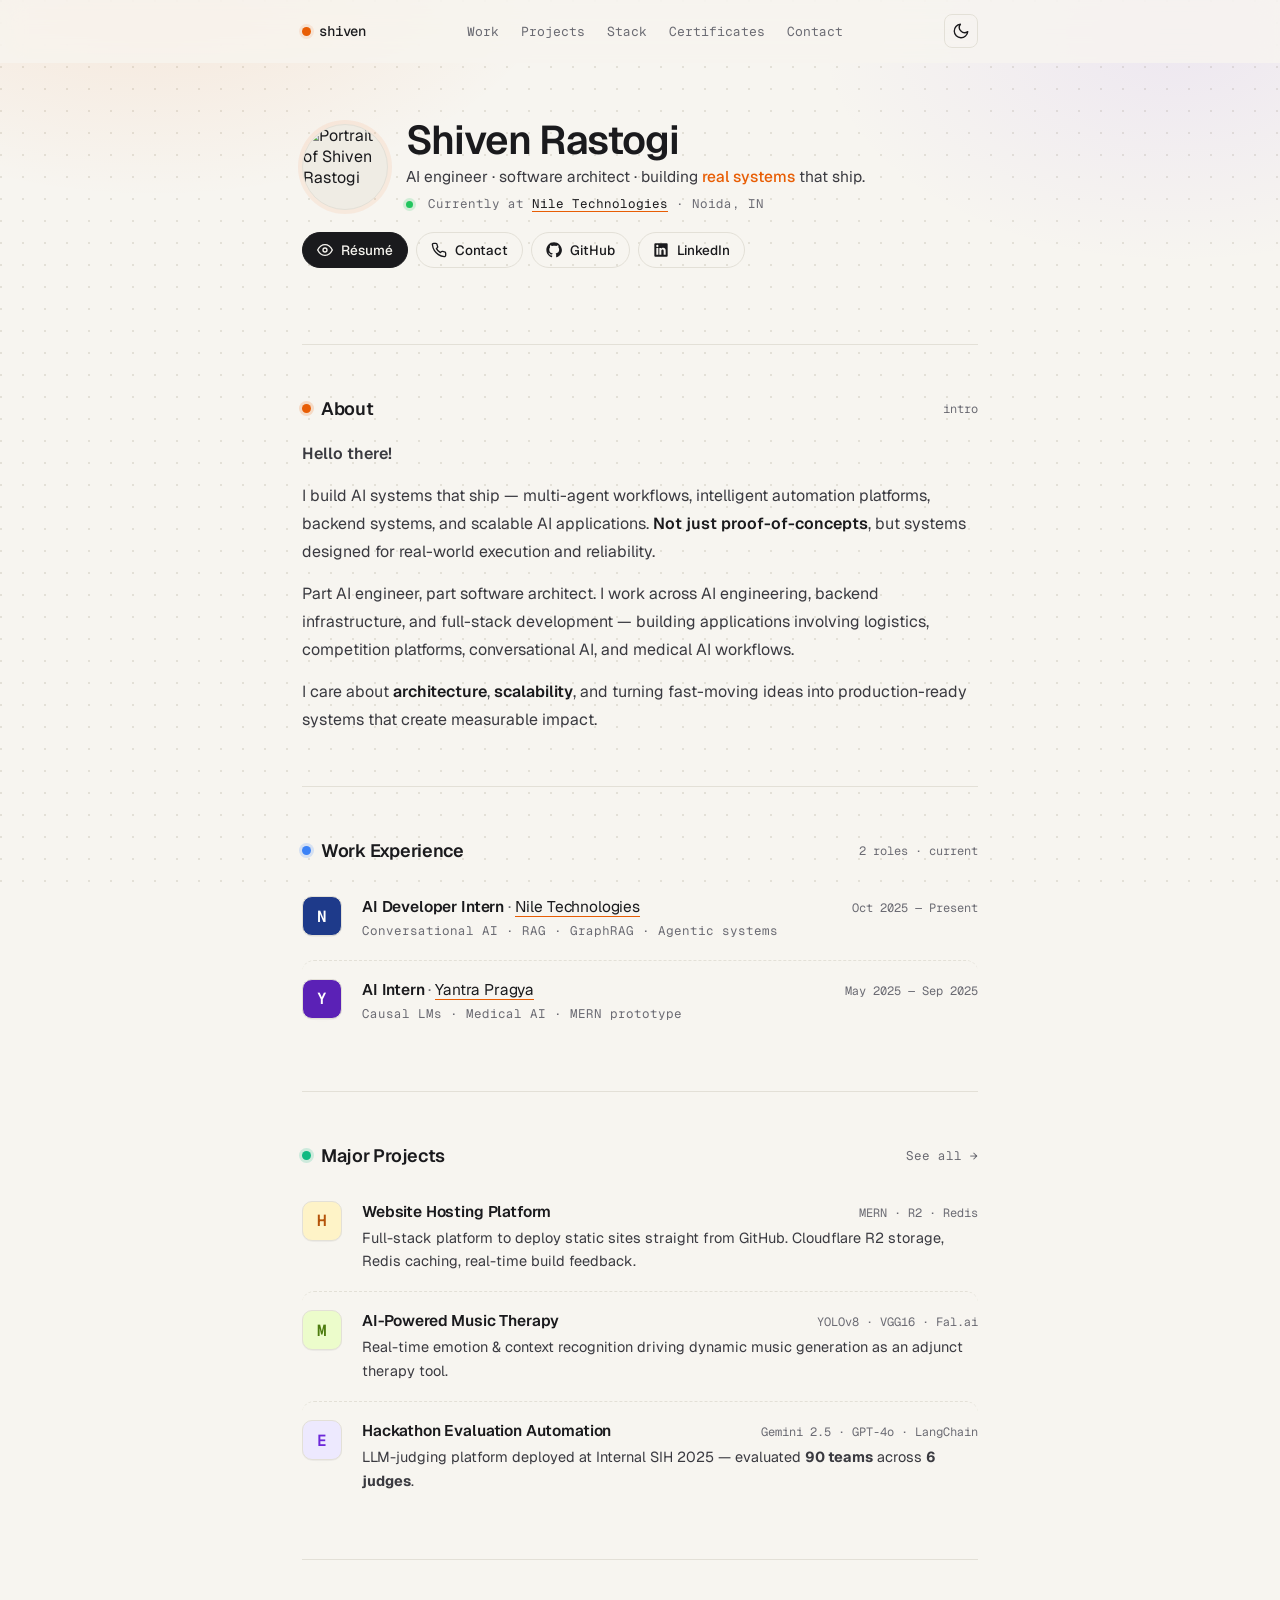
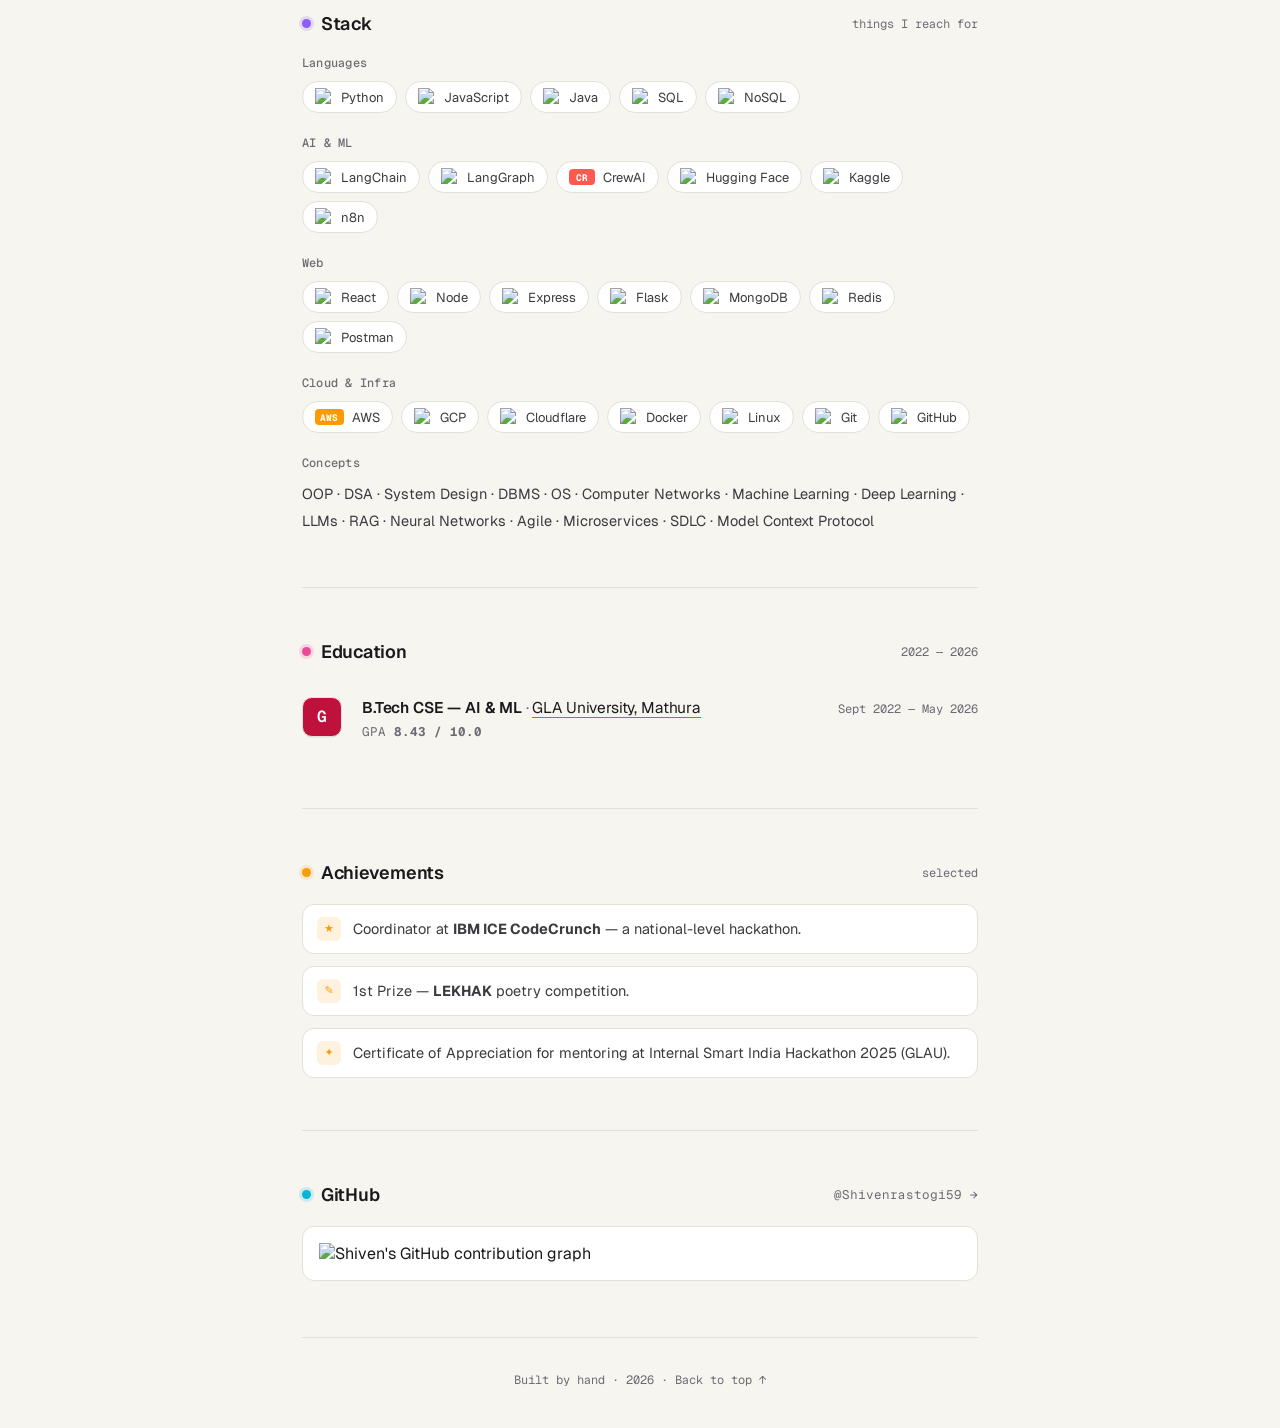
==== index.html @ 36516e18 "Base Portfolio Created" ====
<!doctype html>
<html lang="en">
<head>
  <meta charset="utf-8" />
  <meta name="viewport" content="width=device-width, initial-scale=1" />
  <title>Shiven Rastogi</title>
  <meta name="description" content="Shiven Rastogi — AI engineer and software architect building multi-agent workflows, RAG systems, and production-grade AI applications." />
  <meta name="author" content="Shiven Rastogi" />
  <meta name="theme-color" content="#0c0c0e" />

  <meta property="og:title" content="Shiven Rastogi" />
  <meta property="og:description" content="AI engineer and software architect building production-grade AI systems." />
  <meta property="og:type" content="website" />
  <meta property="og:image" content="https://github.com/Shivenrastogi59.png" />

  <link rel="icon" href="data:image/svg+xml,%3Csvg xmlns='http://www.w3.org/2000/svg' viewBox='0 0 64 64'%3E%3Crect width='64' height='64' rx='14' fill='%23e85d04'/%3E%3Ctext x='32' y='43' text-anchor='middle' font-family='-apple-system,Segoe UI,sans-serif' font-size='36' font-weight='700' fill='white'%3ES%3C/text%3E%3C/svg%3E" />

  <style>
    html { background-color: #f7f5f0; color-scheme: light; }
    html[data-theme="dark"] { background-color: #0c0c0e; color-scheme: dark; }
    body { visibility: hidden; }
    html.ready body { visibility: visible; }
  </style>
  <script>
    (function () {
      try {
        var saved = localStorage.getItem('shiven.theme');
        var sys = window.matchMedia('(prefers-color-scheme: dark)').matches;
        document.documentElement.setAttribute('data-theme', saved || (sys ? 'dark' : 'light'));
      } catch (e) {}
    })();
  </script>

  <link rel="preconnect" href="https://fonts.googleapis.com" />
  <link rel="preconnect" href="https://fonts.gstatic.com" crossorigin />
  <link href="https://fonts.googleapis.com/css2?family=Geist:wght@400;500;600;700&family=Geist+Mono:wght@400;500&display=swap" rel="stylesheet" />

  <link rel="stylesheet" href="styles.css" />
</head>
<body data-page="home">
  <a class="skip-link" href="#main">Skip to content</a>

  <header class="topbar">
    <div class="wrap topbar-inner">
      <a class="brand" href="index.html" aria-label="Home">
        <span class="brand-dot" aria-hidden="true"></span>
        <span>shiven</span>
      </a>
      <nav id="topnav" class="topnav" aria-label="Primary">
        <a href="#work" data-nav="work">Work</a>
        <a href="projects.html" data-nav="projects">Projects</a>
        <a href="#stack" data-nav="stack">Stack</a>
        <a href="certifications.html" data-nav="certifications">Certificates</a>
        <a href="contact.html" data-nav="contact">Contact</a>
      </nav>
      <div class="topbar-end">
        <button id="navToggle" class="nav-toggle" aria-label="Toggle menu" aria-expanded="false" aria-controls="topnav" title="Menu">
          <svg class="icon-burger" viewBox="0 0 24 24" width="18" height="18" fill="none" stroke="currentColor" stroke-width="1.8" stroke-linecap="round" stroke-linejoin="round" aria-hidden="true"><line x1="3" y1="6" x2="21" y2="6"/><line x1="3" y1="12" x2="21" y2="12"/><line x1="3" y1="18" x2="21" y2="18"/></svg>
          <svg class="icon-close" viewBox="0 0 24 24" width="18" height="18" fill="none" stroke="currentColor" stroke-width="1.8" stroke-linecap="round" stroke-linejoin="round" aria-hidden="true"><line x1="18" y1="6" x2="6" y2="18"/><line x1="6" y1="6" x2="18" y2="18"/></svg>
        </button>
        <button id="themeToggle" class="theme-toggle" aria-label="Toggle theme" title="Toggle theme">
          <svg class="icon-sun" viewBox="0 0 24 24" width="18" height="18" fill="none" stroke="currentColor" stroke-width="1.8" stroke-linecap="round" stroke-linejoin="round" aria-hidden="true"><circle cx="12" cy="12" r="4"/><path d="M12 2v2M12 20v2M4.93 4.93l1.41 1.41M17.66 17.66l1.41 1.41M2 12h2M20 12h2M4.93 19.07l1.41-1.41M17.66 6.34l1.41-1.41"/></svg>
          <svg class="icon-moon" viewBox="0 0 24 24" width="18" height="18" fill="none" stroke="currentColor" stroke-width="1.8" stroke-linecap="round" stroke-linejoin="round" aria-hidden="true"><path d="M21 12.79A9 9 0 1 1 11.21 3a7 7 0 0 0 9.79 9.79z"/></svg>
        </button>
      </div>
    </div>
  </header>

  <main id="main" class="wrap">
    <span id="top"></span>

    <!-- HERO -->
    <section class="hero">
      <div class="hero-row">
        <img class="avatar" src="https://github.com/Shivenrastogi59.png" alt="Portrait of Shiven Rastogi" width="86" height="86" loading="eager" />
        <div class="hero-meta">
          <h1>Shiven Rastogi</h1>
          <p class="hero-tag">AI engineer · software architect · building <em>real systems</em> that ship.</p>
          <p class="hero-loc">
            <span class="status-live" aria-hidden="true"></span>
            Currently at <a href="#work" class="ilink">Nile Technologies</a> · Noida, IN
          </p>
        </div>
      </div>

      <ul class="hero-actions" role="list">
        <li><a class="btn primary" data-resume href="Resume%26Certificates/Shiven__Resume.pdf">
          <svg viewBox="0 0 24 24" width="16" height="16" fill="none" stroke="currentColor" stroke-width="2" stroke-linecap="round" stroke-linejoin="round" aria-hidden="true"><path d="M1 12s4-8 11-8 11 8 11 8-4 8-11 8-11-8-11-8z"/><circle cx="12" cy="12" r="3"/></svg>
          Résumé
        </a></li>
        <li><a class="btn ghost" href="contact.html">
          <svg viewBox="0 0 24 24" width="16" height="16" fill="none" stroke="currentColor" stroke-width="2" stroke-linecap="round" stroke-linejoin="round" aria-hidden="true"><path d="M22 16.92v3a2 2 0 0 1-2.18 2 19.79 19.79 0 0 1-8.63-3.07 19.5 19.5 0 0 1-6-6 19.79 19.79 0 0 1-3.07-8.67A2 2 0 0 1 4.11 2h3a2 2 0 0 1 2 1.72c.13.96.37 1.9.72 2.81a2 2 0 0 1-.45 2.11L8.09 9.91a16 16 0 0 0 6 6l1.27-1.27a2 2 0 0 1 2.11-.45c.91.35 1.85.59 2.81.72A2 2 0 0 1 22 16.92z"/></svg>
          Contact
        </a></li>
        <li><a class="btn ghost btn-icon" href="https://github.com/Shivenrastogi59" target="_blank" rel="noopener" aria-label="GitHub">
          <svg viewBox="0 0 24 24" width="16" height="16" aria-hidden="true" fill="currentColor"><path d="M12 .5C5.7.5.5 5.7.5 12c0 5.1 3.3 9.4 7.9 10.9.6.1.8-.3.8-.6v-2.2c-3.2.7-3.9-1.4-3.9-1.4-.5-1.3-1.3-1.7-1.3-1.7-1.1-.7.1-.7.1-.7 1.2.1 1.8 1.2 1.8 1.2 1 1.8 2.8 1.3 3.5 1 .1-.8.4-1.3.8-1.6-2.6-.3-5.3-1.3-5.3-5.7 0-1.3.4-2.3 1.2-3.2-.1-.3-.5-1.5.1-3.2 0 0 1-.3 3.2 1.2.9-.3 1.9-.4 2.9-.4s2 .1 2.9.4c2.2-1.5 3.2-1.2 3.2-1.2.6 1.7.2 2.9.1 3.2.7.9 1.2 1.9 1.2 3.2 0 4.4-2.7 5.4-5.3 5.7.4.4.8 1.1.8 2.2v3.3c0 .3.2.7.8.6 4.6-1.5 7.9-5.8 7.9-10.9C23.5 5.7 18.3.5 12 .5z"/></svg>
          <span class="btn-label">GitHub</span>
        </a></li>
        <li><a class="btn ghost btn-icon" href="https://www.linkedin.com/in/shiven-rastogi" target="_blank" rel="noopener" aria-label="LinkedIn">
          <svg viewBox="0 0 24 24" width="16" height="16" aria-hidden="true" fill="currentColor"><path d="M20.5 2h-17A1.5 1.5 0 002 3.5v17A1.5 1.5 0 003.5 22h17a1.5 1.5 0 001.5-1.5v-17A1.5 1.5 0 0020.5 2zM8 19H5V9h3v10zM6.5 7.7a1.7 1.7 0 110-3.4 1.7 1.7 0 010 3.4zM19 19h-3v-5.5c0-1.3-.5-2.2-1.7-2.2-1 0-1.5.7-1.7 1.4-.1.2-.1.6-.1.9V19h-3V9h3v1.4c.4-.6 1.1-1.6 2.9-1.6 2.1 0 3.6 1.4 3.6 4.3V19z"/></svg>
          <span class="btn-label">LinkedIn</span>
        </a></li>
      </ul>
    </section>

    <hr class="rule" />

    <!-- ABOUT -->
    <section id="about" class="section s-about reveal">
      <header class="sect-head">
        <h2>About</h2>
        <span class="sect-meta">intro</span>
      </header>
      <div class="about-body">
        <p class="about-greet">Hello there!</p>
        <p>I build AI systems that ship — multi-agent workflows, intelligent automation platforms, backend systems, and scalable AI applications. <strong>Not just proof-of-concepts</strong>, but systems designed for real-world execution and reliability.</p>
        <p>Part AI engineer, part software architect. I work across AI engineering, backend infrastructure, and full-stack development — building applications involving logistics, competition platforms, conversational AI, and medical AI workflows.</p>
        <p>I care about <strong>architecture</strong>, <strong>scalability</strong>, and turning fast-moving ideas into production-ready systems that create measurable impact.</p>
      </div>
    </section>

    <hr class="rule" />

    <!-- WORK EXPERIENCE -->
    <section id="work" class="section s-work reveal">
      <header class="sect-head">
        <h2>Work Experience</h2>
        <span class="sect-meta">2 roles · current</span>
      </header>

      <article class="entry">
        <span class="mark m-nile" aria-hidden="true"><span class="mark-letter">N</span></span>
        <div class="entry-body">
          <div class="entry-head">
            <h3>AI Developer Intern <span class="at">· <a class="ilink" href="https://niletechnologies.com" target="_blank" rel="noopener">Nile Technologies</a></span></h3>
            <span class="when">Oct 2025 — Present</span>
          </div>
          <p class="role-meta">Conversational AI · RAG · GraphRAG · Agentic systems</p>
        </div>
      </article>

      <article class="entry">
        <span class="mark m-yantra" aria-hidden="true"><span class="mark-letter">Y</span></span>
        <div class="entry-body">
          <div class="entry-head">
            <h3>AI Intern <span class="at">· <a class="ilink" href="https://yantrapragya.com" target="_blank" rel="noopener">Yantra Pragya</a></span></h3>
            <span class="when">May 2025 — Sep 2025</span>
          </div>
          <p class="role-meta">Causal LMs · Medical AI · MERN prototype</p>
        </div>
      </article>
    </section>

    <hr class="rule" />

    <!-- MAJOR PROJECTS -->
    <section id="projects-preview" class="section s-projects reveal">
      <header class="sect-head">
        <h2>Major Projects</h2>
        <a class="see-all" href="projects.html">See all →</a>
      </header>

      <article class="entry">
        <span class="mark m-host" aria-hidden="true"><span class="mark-letter">H</span></span>
        <div class="entry-body">
          <div class="entry-head">
            <h3>Website Hosting Platform</h3>
            <span class="when">MERN · R2 · Redis</span>
          </div>
          <p>Full-stack platform to deploy static sites straight from GitHub. Cloudflare R2 storage, Redis caching, real-time build feedback.</p>
        </div>
      </article>

      <article class="entry">
        <span class="mark m-music" aria-hidden="true"><span class="mark-letter">M</span></span>
        <div class="entry-body">
          <div class="entry-head">
            <h3>AI-Powered Music Therapy</h3>
            <span class="when">YOLOv8 · VGG16 · Fal.ai</span>
          </div>
          <p>Real-time emotion &amp; context recognition driving dynamic music generation as an adjunct therapy tool.</p>
        </div>
      </article>

      <article class="entry">
        <span class="mark m-hack" aria-hidden="true"><span class="mark-letter">E</span></span>
        <div class="entry-body">
          <div class="entry-head">
            <h3>Hackathon Evaluation Automation</h3>
            <span class="when">Gemini 2.5 · GPT-4o · LangChain</span>
          </div>
          <p>LLM-judging platform deployed at Internal SIH 2025 — evaluated <b>90 teams</b> across <b>6 judges</b>.</p>
        </div>
      </article>
    </section>

    <hr class="rule" />

    <!-- STACK -->
    <section id="stack" class="section s-stack reveal">
      <header class="sect-head">
        <h2>Stack</h2>
        <span class="sect-meta">things I reach for</span>
      </header>

      <div class="stack-group">
        <h4 class="stack-title">Languages</h4>
        <ul class="logos" role="list">
          <li><img src="https://cdn.simpleicons.org/python/3776AB" alt="Python" width="18" height="18"/><span>Python</span></li>
          <li><img src="https://cdn.simpleicons.org/javascript/F7DF1E" alt="JavaScript" width="18" height="18"/><span>JavaScript</span></li>
          <li><img src="https://cdn.simpleicons.org/openjdk/ED8B00" alt="Java" width="18" height="18"/><span>Java</span></li>
          <li><img src="https://cdn.simpleicons.org/mysql/4479A1" alt="SQL" width="18" height="18"/><span>SQL</span></li>
          <li><img src="https://cdn.simpleicons.org/mongodb/47A248" alt="NoSQL" width="18" height="18"/><span>NoSQL</span></li>
        </ul>
      </div>

      <div class="stack-group">
        <h4 class="stack-title">AI &amp; ML</h4>
        <ul class="logos" role="list">
          <li><img src="https://cdn.simpleicons.org/langchain/1C3C3C" alt="LangChain" width="18" height="18"/><span>LangChain</span></li>
          <li><img src="https://cdn.simpleicons.org/langgraph/1E1E1E" alt="LangGraph" width="18" height="18" onerror="this.onerror=null;this.src='https://cdn.simpleicons.org/langchain/1C3C3C'"/><span>LangGraph</span></li>
          <li><img src="https://cdn.simpleicons.org/crewai/FF5A50" alt="CrewAI" width="18" height="18" onerror="this.onerror=null;this.replaceWith(Object.assign(document.createElement('span'),{className:'text-logo',style:'background:#FF5A50;color:#fff',textContent:'CR'}))"/><span>CrewAI</span></li>
          <li><img src="https://cdn.simpleicons.org/huggingface/FFD21E" alt="HF" width="18" height="18"/><span>Hugging Face</span></li>
          <li><img src="https://cdn.simpleicons.org/kaggle/20BEFF" alt="Kaggle" width="18" height="18"/><span>Kaggle</span></li>
          <li><img src="https://cdn.simpleicons.org/n8n/EA4B71" alt="n8n" width="18" height="18"/><span>n8n</span></li>
        </ul>
      </div>

      <div class="stack-group">
        <h4 class="stack-title">Web</h4>
        <ul class="logos" role="list">
          <li><img src="https://cdn.simpleicons.org/react/61DAFB" alt="React" width="18" height="18"/><span>React</span></li>
          <li><img src="https://cdn.simpleicons.org/nodedotjs/5FA04E" alt="Node.js" width="18" height="18"/><span>Node</span></li>
          <li><img src="https://cdn.simpleicons.org/express/000000" alt="Express" width="18" height="18"/><span>Express</span></li>
          <li><img src="https://cdn.simpleicons.org/flask/000000" alt="Flask" width="18" height="18"/><span>Flask</span></li>
          <li><img src="https://cdn.simpleicons.org/mongodb/47A248" alt="MongoDB" width="18" height="18"/><span>MongoDB</span></li>
          <li><img src="https://cdn.simpleicons.org/redis/FF4438" alt="Redis" width="18" height="18"/><span>Redis</span></li>
          <li><img src="https://cdn.simpleicons.org/postman/FF6C37" alt="Postman" width="18" height="18"/><span>Postman</span></li>
        </ul>
      </div>

      <div class="stack-group">
        <h4 class="stack-title">Cloud &amp; Infra</h4>
        <ul class="logos" role="list">
          <li><img src="https://cdn.jsdelivr.net/gh/devicons/devicon/icons/amazonwebservices/amazonwebservices-original.svg" alt="AWS" width="22" height="22" onerror="this.onerror=null;this.replaceWith(Object.assign(document.createElement('span'),{className:'text-logo',style:'background:#FF9900;color:#fff',textContent:'AWS'}))"/><span>AWS</span></li>
          <li><img src="https://cdn.simpleicons.org/googlecloud/4285F4" alt="GCP" width="18" height="18"/><span>GCP</span></li>
          <li><img src="https://cdn.simpleicons.org/cloudflare/F38020" alt="Cloudflare" width="18" height="18"/><span>Cloudflare</span></li>
          <li><img src="https://cdn.simpleicons.org/docker/2496ED" alt="Docker" width="18" height="18"/><span>Docker</span></li>
          <li><img src="https://cdn.simpleicons.org/linux/FCC624" alt="Linux" width="18" height="18"/><span>Linux</span></li>
          <li><img src="https://cdn.simpleicons.org/git/F05032" alt="Git" width="18" height="18"/><span>Git</span></li>
          <li><img src="https://cdn.simpleicons.org/github/181717" alt="GitHub" width="18" height="18"/><span>GitHub</span></li>
        </ul>
      </div>

      <div class="stack-group">
        <h4 class="stack-title">Concepts</h4>
        <p class="concepts">
          OOP · DSA · System Design · DBMS · OS · Computer Networks · Machine Learning · Deep Learning · LLMs · RAG · Neural Networks · Agile · Microservices · SDLC · Model Context Protocol
        </p>
      </div>
    </section>

    <hr class="rule" />

    <!-- EDUCATION -->
    <section id="education" class="section s-edu reveal">
      <header class="sect-head">
        <h2>Education</h2>
        <span class="sect-meta">2022 — 2026</span>
      </header>

      <article class="entry">
        <span class="mark m-gla" aria-hidden="true"><span class="mark-letter">G</span></span>
        <div class="entry-body">
          <div class="entry-head">
            <h3>B.Tech CSE — AI &amp; ML <span class="at">· <a class="ilink" href="https://www.gla.ac.in" target="_blank" rel="noopener">GLA University, Mathura</a></span></h3>
            <span class="when">Sept 2022 — May 2026</span>
          </div>
          <p class="role-meta">GPA <b>8.43 / 10.0</b></p>
        </div>
      </article>
    </section>

    <hr class="rule" />

    <!-- ACHIEVEMENTS -->
    <section id="achievements" class="section s-achv reveal">
      <header class="sect-head">
        <h2>Achievements</h2>
        <span class="sect-meta">selected</span>
      </header>

      <ul class="achv" role="list">
        <li>
          <span class="bullet" aria-hidden="true">★</span>
          <div>Coordinator at <strong>IBM ICE CodeCrunch</strong> — a national-level hackathon.</div>
        </li>
        <li>
          <span class="bullet" aria-hidden="true">✎</span>
          <div>1st Prize — <strong>LEKHAK</strong> poetry competition.</div>
        </li>
        <li>
          <span class="bullet" aria-hidden="true">✦</span>
          <div>Certificate of Appreciation for mentoring at Internal Smart India Hackathon 2025 (GLAU).</div>
        </li>
      </ul>
    </section>

    <hr class="rule" />

    <!-- GITHUB -->
    <section id="github" class="section s-gh reveal">
      <header class="sect-head">
        <h2>GitHub</h2>
        <a class="see-all" href="https://github.com/Shivenrastogi59" target="_blank" rel="noopener">@Shivenrastogi59 →</a>
      </header>

      <a class="gh-chart" href="https://github.com/Shivenrastogi59" target="_blank" rel="noopener" aria-label="GitHub profile">
        <img src="https://ghchart.rshah.org/e85d04/Shivenrastogi59" alt="Shiven's GitHub contribution graph" loading="lazy"/>
      </a>
    </section>

    <footer class="footer">
      <p>Built by hand · <span id="year"></span> · <a href="#top">Back to top ↑</a></p>
    </footer>
  </main>

  <div id="toast" class="toast" role="status" aria-live="polite"></div>

  <script src="script.js" defer></script>
</body>
</html>
---- styles.css ----
/* =========================================================
   Shiven Rastogi — portfolio
   Minimal, multi-page, color-conscious.
   ========================================================= */

:root {
  /* light theme */
  --bg:           #f7f5f0;
  --bg-soft:      #efece4;
  --fg:           #1a1a1d;
  --fg-soft:      #3a3a40;
  --muted:        #6b6b73;
  --rule:         #e3e0d7;
  --card:         #ffffff;
  --accent:       #e85d04;          /* warm coral-orange */
  --accent-soft:  rgba(232, 93, 4, 0.10);
  --selection:    rgba(232, 93, 4, 0.22);

  /* section accent palette */
  --c-about:      #e85d04;
  --c-work:       #3b82f6;          /* blue */
  --c-projects:   #10b981;          /* emerald */
  --c-stack:      #8b5cf6;          /* violet */
  --c-edu:        #ec4899;          /* pink */
  --c-achv:       #f59e0b;          /* amber */
  --c-gh:         #06b6d4;          /* cyan */
  --c-certs:      #ef4444;          /* red */
  --c-contact:    #14b8a6;          /* teal */

  --shadow-sm:    0 1px 0 rgba(0,0,0,0.04), 0 8px 20px -16px rgba(0,0,0,0.10);
  --shadow-md:    0 1px 0 rgba(0,0,0,0.04), 0 18px 36px -24px rgba(0,0,0,0.18);

  --font-sans:    'Geist', system-ui, -apple-system, 'Segoe UI', Roboto, sans-serif;
  --font-mono:    'Geist Mono', ui-monospace, SFMono-Regular, Menlo, monospace;

  --maxw:         720px;
  --maxw-wide:    820px;
  --radius:       12px;
  --t:            180ms cubic-bezier(.2,.7,.2,1);
}

html[data-theme="dark"] {
  --bg:           #0c0c0e;
  --bg-soft:      #15151a;
  --fg:           #f4f4f5;
  --fg-soft:      #d4d4d8;
  --muted:        #8b8b93;
  --rule:         #232327;
  --card:         #16161b;
  --accent:       #ff7a2a;
  --accent-soft:  rgba(255, 122, 42, 0.14);
  --selection:    rgba(255, 122, 42, 0.28);
}

* { box-sizing: border-box; }

html, body {
  margin: 0;
  padding: 0;
  background: var(--bg);
  color: var(--fg);
  font-family: var(--font-sans);
  font-feature-settings: "ss01", "cv11";
  -webkit-font-smoothing: antialiased;
  text-rendering: optimizeLegibility;
  scroll-behavior: smooth;
}

/* textured background: soft dotted grid + colored radial blobs in hero area */
body {
  background-image:
    radial-gradient(ellipse 700px 420px at 12% -6%, color-mix(in srgb, var(--c-about) 11%, transparent), transparent 60%),
    radial-gradient(ellipse 600px 380px at 92% 4%, color-mix(in srgb, var(--c-stack) 9%, transparent), transparent 60%),
    radial-gradient(circle at 1px 1px, var(--rule) 1px, transparent 1px);
  background-size: auto, auto, 22px 22px;
  background-attachment: fixed, fixed, fixed;
  background-position: top left, top right, 0 0;
}
html[data-theme="dark"] body {
  background-image:
    radial-gradient(ellipse 720px 420px at 10% -8%, color-mix(in srgb, var(--c-about) 14%, transparent), transparent 60%),
    radial-gradient(ellipse 640px 380px at 95% 6%, color-mix(in srgb, var(--c-stack) 12%, transparent), transparent 60%),
    radial-gradient(circle at 1px 1px, rgba(255,255,255,0.04) 1px, transparent 1px);
  background-size: auto, auto, 22px 22px;
  background-attachment: fixed, fixed, fixed;
}

::selection { background: var(--selection); color: var(--fg); }
img { max-width: 100%; display: block; }
a { color: inherit; text-decoration: none; }

.wrap     { max-width: var(--maxw);      margin: 0 auto; padding: 0 22px; }
.wrap-wide{ max-width: var(--maxw-wide); margin: 0 auto; padding: 0 22px; }

.skip-link {
  position: absolute; top: -40px; left: 8px;
  background: var(--accent); color: #fff;
  padding: 6px 10px; border-radius: 6px; font-size: 13px;
  z-index: 100;
}
.skip-link:focus { top: 8px; }

/* =========================================================
   topbar
   ========================================================= */
.topbar {
  position: sticky; top: 0; z-index: 50;
  background: color-mix(in srgb, var(--bg) 82%, transparent);
  backdrop-filter: saturate(160%) blur(12px);
  -webkit-backdrop-filter: saturate(160%) blur(12px);
  border-bottom: 1px solid transparent;
  transition: border-color var(--t), background var(--t);
}
.topbar.scrolled { border-bottom-color: var(--rule); }
.topbar-inner {
  display: flex; align-items: center; justify-content: space-between;
  padding-top: 14px; padding-bottom: 14px;
  gap: 18px;
}
.brand {
  display: inline-flex; align-items: center; gap: 8px;
  font-family: var(--font-mono); font-size: 14px; font-weight: 500;
  letter-spacing: -0.01em;
  color: var(--fg);
}
.brand-dot {
  width: 9px; height: 9px; border-radius: 50%;
  background: var(--accent);
  box-shadow: 0 0 0 3px var(--accent-soft);
}
.topnav {
  display: flex; gap: 22px;
  font-family: var(--font-mono); font-size: 13px;
  color: var(--muted);
}
.topnav a {
  position: relative;
  transition: color var(--t);
}
.topnav a:hover, .topnav a.active { color: var(--fg); }
.topnav a.active::after {
  content: ""; position: absolute; left: 0; right: 0; bottom: -6px;
  height: 2px; background: var(--accent); border-radius: 2px;
}

.topbar-end {
  display: flex;
  align-items: center;
  gap: 8px;
}
.theme-toggle,
.nav-toggle {
  width: 34px; height: 34px;
  display: inline-grid; place-items: center;
  background: transparent;
  border: 1px solid var(--rule);
  border-radius: 8px;
  color: var(--fg);
  cursor: pointer;
  transition: background var(--t), border-color var(--t), transform var(--t);
}
.theme-toggle:hover,
.nav-toggle:hover { background: var(--bg-soft); border-color: color-mix(in srgb, var(--fg) 20%, var(--rule)); }
.theme-toggle:active,
.nav-toggle:active { transform: scale(0.96); }
.theme-toggle .icon-sun  { display: none; }
.theme-toggle .icon-moon { display: block; }
html[data-theme="dark"] .theme-toggle .icon-sun  { display: block; }
html[data-theme="dark"] .theme-toggle .icon-moon { display: none; }

.nav-toggle { display: none; }
.nav-toggle .icon-close { display: none; }
.nav-toggle[aria-expanded="true"] .icon-burger { display: none; }
.nav-toggle[aria-expanded="true"] .icon-close { display: block; }

@media (max-width: 600px) {
  .nav-toggle { display: inline-grid; }
  .topnav {
    display: none;
    position: fixed;
    top: 60px;
    left: 0; right: 0;
    flex-direction: column;
    gap: 0;
    padding: 14px 22px 22px;
    font-size: 14px;
    background: color-mix(in srgb, var(--bg) 96%, transparent);
    backdrop-filter: saturate(160%) blur(14px);
    -webkit-backdrop-filter: saturate(160%) blur(14px);
    border-bottom: 1px solid var(--rule);
    box-shadow: 0 18px 36px -16px rgba(0,0,0,0.18);
    z-index: 49;
    animation: navDrop 200ms cubic-bezier(.2,.7,.2,1);
  }
  .topnav.open { display: flex; }
  .topnav a {
    padding: 14px 4px;
    color: var(--fg);
    font-size: 15px;
    border-bottom: 1px solid var(--rule);
  }
  .topnav a:last-child { border-bottom: 0; }
  .topnav a.active { color: var(--accent); }
  .topnav a.active::after { display: none; }
}
@keyframes navDrop {
  from { opacity: 0; transform: translateY(-6px); }
  to   { opacity: 1; transform: translateY(0); }
}

/* =========================================================
   hero
   ========================================================= */
.hero { padding: 56px 0 24px; }
.hero-row {
  display: flex; align-items: center; gap: 18px;
  margin-bottom: 18px;
}
.avatar {
  width: 86px; height: 86px; border-radius: 50%;
  border: 1px solid var(--rule);
  background: var(--bg-soft);
  object-fit: cover;
  transition: transform var(--t);
  box-shadow: 0 0 0 4px color-mix(in srgb, var(--accent) 8%, transparent);
}
.avatar:hover { transform: rotate(-3deg) scale(1.02); }
.hero-meta h1 {
  margin: 0 0 4px;
  font-family: var(--font-sans);
  font-size: clamp(30px, 4.4vw, 40px);
  font-weight: 600;
  letter-spacing: -0.025em;
  line-height: 1.05;
}
.hero-tag {
  margin: 0 0 6px;
  color: var(--fg-soft);
  font-size: 15.5px;
  line-height: 1.5;
}
.hero-tag em {
  font-style: normal;
  color: var(--accent);
  font-weight: 500;
}
.hero-loc {
  margin: 0;
  font-family: var(--font-mono);
  font-size: 12.5px;
  color: var(--muted);
  line-height: 1.6;
}
.status-live {
  display: inline-block;
  vertical-align: middle;
  margin-right: 7px;
  width: 7px; height: 7px; border-radius: 50%;
  background: #22c55e;
  box-shadow: 0 0 0 3px rgba(34, 197, 94, 0.18);
}
.hero-loc .ilink { white-space: nowrap; }

.hero-actions {
  list-style: none; padding: 0; margin: 18px 0 0;
  display: flex; flex-wrap: wrap; gap: 8px;
}
.btn {
  display: inline-flex; align-items: center; gap: 8px;
  padding: 8px 14px;
  border-radius: 999px;
  font-size: 13.5px;
  font-weight: 500;
  border: 1px solid var(--rule);
  background: var(--card);
  color: var(--fg);
  cursor: pointer;
  transition: background var(--t), border-color var(--t), transform var(--t), color var(--t);
}
.btn:hover { border-color: color-mix(in srgb, var(--fg) 30%, var(--rule)); transform: translateY(-1px); }
.btn:active { transform: translateY(0); }
.btn.primary {
  background: var(--fg);
  color: var(--bg);
  border-color: var(--fg);
}
.btn.primary:hover {
  background: var(--accent);
  border-color: var(--accent);
  color: #fff;
}
.btn.ghost { background: transparent; }
.btn.ghost:hover { background: var(--bg-soft); }

@media (max-width: 540px) {
  .hero-actions { gap: 6px; flex-wrap: nowrap; }
  .hero-actions .btn {
    padding: 8px 12px;
    font-size: 12.5px;
    gap: 6px;
  }
  .hero-actions .btn-icon {
    padding: 8px;
    width: 36px; height: 36px;
    justify-content: center;
  }
  .hero-actions .btn-icon .btn-label { display: none; }
}
@media (max-width: 360px) {
  .hero-actions .btn { padding: 7px 10px; font-size: 12px; }
}

/* =========================================================
   sections
   ========================================================= */
.rule {
  border: 0;
  border-top: 1px solid var(--rule);
  margin: 52px 0;
}
.section { scroll-margin-top: 80px; }
.sect-head {
  display: flex; align-items: baseline; justify-content: space-between;
  margin-bottom: 20px;
  gap: 12px;
}
.sect-head h2 {
  font-family: var(--font-sans);
  font-size: 18px;
  font-weight: 600;
  letter-spacing: -0.015em;
  margin: 0;
  color: var(--fg);
  display: inline-flex; align-items: center; gap: 10px;
}
.sect-head h2::before {
  content: "";
  width: 9px; height: 9px; border-radius: 50%;
  background: var(--sect-color, var(--accent));
  box-shadow: 0 0 0 3px color-mix(in srgb, var(--sect-color, var(--accent)) 18%, transparent);
}
.sect-meta {
  font-family: var(--font-mono);
  font-size: 12px;
  color: var(--muted);
}
.sect-meta a { color: var(--muted); }
.sect-meta a:hover { color: var(--fg); }

/* per-section accent */
.s-about     { --sect-color: var(--c-about); }
.s-work      { --sect-color: var(--c-work); }
.s-projects  { --sect-color: var(--c-projects); }
.s-stack     { --sect-color: var(--c-stack); }
.s-edu       { --sect-color: var(--c-edu); }
.s-achv      { --sect-color: var(--c-achv); }
.s-gh        { --sect-color: var(--c-gh); }
.s-certs     { --sect-color: var(--c-certs); }
.s-contact   { --sect-color: var(--c-contact); }

/* =========================================================
   about
   ========================================================= */
.about-body p {
  margin: 0 0 14px;
  font-size: 16px;
  line-height: 1.75;
  color: var(--fg-soft);
}
.about-body p:last-child { margin-bottom: 0; }
.about-body strong { color: var(--fg); font-weight: 600; }
.about-greet {
  font-size: 18px;
  font-weight: 600;
  color: var(--fg);
  margin-bottom: 14px !important;
}

/* =========================================================
   entries (work / projects / education)
   ========================================================= */
.entry {
  display: grid;
  grid-template-columns: 46px 1fr;
  gap: 14px;
  padding: 14px 0;
  border-radius: var(--radius);
  transition: background var(--t);
}
.entry + .entry { border-top: 1px dashed var(--rule); padding-top: 18px; margin-top: 4px; }

/* CRISP company / project marker (styled initial, no blur) */
.mark {
  width: 40px; height: 40px;
  border-radius: 10px;
  background: var(--mark-bg, var(--bg-soft));
  border: 1px solid var(--rule);
  color: var(--mark-fg, var(--accent));
  display: inline-grid; place-items: center;
  font-family: var(--font-mono);
  font-weight: 600;
  font-size: 16px;
  letter-spacing: -0.02em;
  position: relative;
  overflow: hidden;
  box-shadow: var(--shadow-sm);
}
.mark.has-img img {
  width: 100%; height: 100%;
  object-fit: cover;
}
.mark .mark-letter { z-index: 1; }
.m-nile     { --mark-bg: #1e3a8a;       --mark-fg: #ffffff; }
.m-yantra   { --mark-bg: #5b21b6;       --mark-fg: #ffffff; }
.m-gla      { --mark-bg: #be123c;       --mark-fg: #ffffff; }
.m-host     { --mark-bg: #fef3c7;       --mark-fg: #b45309; }
.m-music    { --mark-bg: #ecfccb;       --mark-fg: #4d7c0f; }
.m-hack     { --mark-bg: #ede9fe;       --mark-fg: #6d28d9; }
.m-udemy    { --mark-bg: #f5e1ff;       --mark-fg: #a435f0; }
.m-w3       { --mark-bg: #dbeafe;       --mark-fg: #1d4ed8; }
.m-acme     { --mark-bg: #ffedd5;       --mark-fg: #c2410c; }
html[data-theme="dark"] .m-host  { --mark-bg: #422006; --mark-fg: #fbbf24; }
html[data-theme="dark"] .m-music { --mark-bg: #1a2e05; --mark-fg: #a3e635; }
html[data-theme="dark"] .m-hack  { --mark-bg: #2e1065; --mark-fg: #c4b5fd; }
html[data-theme="dark"] .m-udemy { --mark-bg: #3b0764; --mark-fg: #d8b4fe; }
html[data-theme="dark"] .m-w3    { --mark-bg: #1e3a8a; --mark-fg: #93c5fd; }
html[data-theme="dark"] .m-acme  { --mark-bg: #431407; --mark-fg: #fdba74; }

.entry-body { min-width: 0; }
.entry-head {
  display: flex; align-items: baseline; justify-content: space-between;
  gap: 12px; flex-wrap: wrap;
  margin-bottom: 4px;
}
.entry-head h3 {
  margin: 0;
  font-size: 15.5px;
  font-weight: 600;
  letter-spacing: -0.01em;
}
.entry-head .at {
  font-weight: 400;
  color: var(--muted);
}
.entry-head .when {
  font-family: var(--font-mono);
  font-size: 12px;
  color: var(--muted);
  white-space: nowrap;
}
.entry-body p {
  margin: 4px 0 0;
  color: var(--fg-soft);
  font-size: 14.5px;
  line-height: 1.65;
}
.entry-body .role-meta {
  font-family: var(--font-mono);
  font-size: 12.5px;
  color: var(--muted);
  margin-top: 2px;
}
.entry.compact { padding: 8px 0; }

/* =========================================================
   inline links
   ========================================================= */
.ilink {
  color: var(--fg);
  text-decoration: none;
  background-image: linear-gradient(var(--accent), var(--accent));
  background-position: 0 100%;
  background-repeat: no-repeat;
  background-size: 100% 1px;
  transition: background-size var(--t), color var(--t);
}
.ilink:hover {
  color: var(--accent);
  background-size: 100% 2px;
}
.ilink.ext {
  background: none;
  color: var(--muted);
  font-size: 0.85em;
  margin-left: 4px;
  padding: 0 4px;
  border-radius: 4px;
  transition: color var(--t), background var(--t);
}
.ilink.ext:hover { color: var(--accent); background: var(--accent-soft); }

.see-all {
  display: inline-flex; align-items: center; gap: 6px;
  font-family: var(--font-mono);
  font-size: 12.5px;
  color: var(--muted);
  transition: color var(--t), gap var(--t);
}
.see-all:hover { color: var(--fg); gap: 10px; }

/* =========================================================
   stack
   ========================================================= */
.stack-group + .stack-group { margin-top: 22px; }
.stack-title {
  font-family: var(--font-mono);
  font-size: 12px;
  font-weight: 500;
  color: var(--muted);
  margin: 0 0 10px;
  letter-spacing: 0.02em;
}
.logos {
  list-style: none; padding: 0; margin: 0;
  display: flex; flex-wrap: wrap; gap: 8px;
}
.logos li {
  display: inline-flex; align-items: center; gap: 8px;
  padding: 6px 12px;
  background: var(--card);
  border: 1px solid var(--rule);
  border-radius: 999px;
  font-size: 13px;
  color: var(--fg-soft);
  transition: border-color var(--t), color var(--t), transform var(--t), background var(--t);
}
.logos li:hover {
  border-color: color-mix(in srgb, var(--c-stack) 50%, var(--rule));
  color: var(--fg);
  transform: translateY(-1px);
  background: color-mix(in srgb, var(--c-stack) 6%, var(--card));
}
.logos img { width: 18px; height: 18px; }
.logos .text-logo {
  display: inline-grid; place-items: center;
  min-width: 26px; height: 16px; padding: 0 5px;
  border-radius: 4px;
  font-family: var(--font-mono);
  font-size: 9.5px;
  font-weight: 700;
  letter-spacing: 0.02em;
  color: #fff;
}
html[data-theme="dark"] .logos li img[src*="000000"],
html[data-theme="dark"] .logos li img[src*="181717"],
html[data-theme="dark"] .logos li img[src*="1C3C3C"] {
  filter: invert(1) hue-rotate(180deg) brightness(1.2);
}

.concepts {
  color: var(--fg-soft);
  font-size: 14.5px;
  line-height: 1.85;
  margin: 0;
}

/* =========================================================
   achievements
   ========================================================= */
.achv {
  list-style: none; padding: 0; margin: 0;
  display: flex; flex-direction: column; gap: 12px;
}
.achv li {
  display: flex; align-items: flex-start; gap: 12px;
  font-size: 14.5px;
  color: var(--fg-soft);
  line-height: 1.6;
  padding: 12px 14px;
  background: var(--card);
  border: 1px solid var(--rule);
  border-radius: var(--radius);
  transition: border-color var(--t), transform var(--t);
}
.achv li:hover {
  border-color: color-mix(in srgb, var(--c-achv) 50%, var(--rule));
  transform: translateY(-1px);
}
.achv .bullet {
  flex: none;
  width: 24px; height: 24px;
  border-radius: 6px;
  background: color-mix(in srgb, var(--c-achv) 14%, transparent);
  color: var(--c-achv);
  display: inline-grid; place-items: center;
  font-size: 11px;
}

/* =========================================================
   github chart
   ========================================================= */
.gh-chart {
  display: block;
  padding: 16px;
  background: var(--card);
  border: 1px solid var(--rule);
  border-radius: var(--radius);
  transition: border-color var(--t), transform var(--t);
}
.gh-chart:hover {
  border-color: color-mix(in srgb, var(--c-gh) 50%, var(--rule));
  transform: translateY(-1px);
}
.gh-chart img {
  width: 100%;
  height: auto;
}
html[data-theme="dark"] .gh-chart img {
  filter: invert(0.92) hue-rotate(180deg) brightness(0.95);
}

/* =========================================================
   contact (also used on contact.html)
   ========================================================= */
.contact-grid {
  display: grid;
  grid-template-columns: 1fr 1fr;
  gap: 12px;
}
@media (max-width: 560px) {
  .contact-grid { grid-template-columns: 1fr; }
}
.contact-card {
  display: grid;
  grid-template-columns: 40px 1fr;
  gap: 12px;
  align-items: center;
  padding: 14px 16px;
  background: var(--card);
  border: 1px solid var(--rule);
  border-radius: var(--radius);
  color: var(--fg);
  transition: border-color var(--t), transform var(--t), background var(--t);
}
.contact-card:hover {
  border-color: color-mix(in srgb, var(--card-color, var(--c-contact)) 60%, var(--rule));
  transform: translateY(-2px);
  background: color-mix(in srgb, var(--card-color, var(--c-contact)) 5%, var(--card));
}
.contact-card .ico {
  width: 38px; height: 38px;
  border-radius: 10px;
  display: inline-grid; place-items: center;
  background: color-mix(in srgb, var(--card-color, var(--c-contact)) 14%, transparent);
  color: var(--card-color, var(--c-contact));
}
.contact-card .k {
  font-family: var(--font-mono);
  font-size: 11.5px;
  color: var(--muted);
  text-transform: uppercase;
  letter-spacing: 0.06em;
  display: block;
}
.contact-card .v {
  font-size: 14.5px;
  font-weight: 500;
  color: var(--fg);
  word-break: break-word;
}
.cc-email   { --card-color: #14b8a6; }
.cc-phone   { --card-color: #f59e0b; }
.cc-gh      { --card-color: #6366f1; }
.cc-li      { --card-color: #0a66c2; }
.cc-resume  { --card-color: #e85d04; }

.contact-intro {
  font-size: 16px;
  line-height: 1.7;
  color: var(--fg-soft);
  margin: 0 0 22px;
}

/* =========================================================
   certifications page
   ========================================================= */
.cert-grid {
  display: grid;
  grid-template-columns: repeat(auto-fit, minmax(260px, 1fr));
  gap: 16px;
}
.cert-card {
  background: var(--card);
  border: 1px solid var(--rule);
  border-radius: var(--radius);
  overflow: hidden;
  transition: border-color var(--t), transform var(--t);
  display: flex; flex-direction: column;
}
.cert-card:hover {
  border-color: color-mix(in srgb, var(--c-certs) 50%, var(--rule));
  transform: translateY(-2px);
}
.cert-thumb {
  aspect-ratio: 4 / 3;
  background: var(--bg-soft);
  display: grid; place-items: center;
  overflow: hidden;
  border-bottom: 1px solid var(--rule);
  position: relative;
}
.cert-thumb img { width: 100%; height: 100%; object-fit: cover; }
.cert-pdf {
  font-family: var(--font-mono);
  font-size: 12px;
  color: var(--muted);
  display: inline-flex; align-items: center; gap: 8px;
}
.cert-thumb-pdf {
  background: #ffffff;
}
.cert-thumb-pdf iframe {
  position: absolute;
  inset: 0;
  width: 100%;
  height: 100%;
  border: 0;
  background: #ffffff;
  pointer-events: none;
  display: block;
}
.cert-thumb-cover {
  position: absolute;
  inset: 0;
  z-index: 2;
  cursor: pointer;
  background: transparent;
  transition: background var(--t);
}
.cert-card:hover .cert-thumb-cover {
  background: linear-gradient(180deg, transparent 60%, color-mix(in srgb, var(--c-certs) 12%, transparent));
}
.cert-badge {
  position: absolute;
  top: 10px;
  right: 10px;
  z-index: 3;
  background: var(--c-certs);
  color: #ffffff;
  font-family: var(--font-mono);
  font-size: 10px;
  font-weight: 700;
  padding: 3px 9px;
  border-radius: 999px;
  letter-spacing: 0.06em;
  box-shadow: 0 4px 10px -2px rgba(239, 68, 68, 0.4);
}
.cert-body {
  padding: 14px 16px 16px;
  display: flex; flex-direction: column; gap: 6px;
}
.cert-issuer {
  font-family: var(--font-mono);
  font-size: 12px;
  color: var(--muted);
  text-transform: uppercase;
  letter-spacing: 0.06em;
}
.cert-name {
  font-size: 15.5px;
  font-weight: 600;
  color: var(--fg);
  margin: 0;
}
.cert-link {
  margin-top: 6px;
  font-family: var(--font-mono);
  font-size: 12.5px;
  color: var(--c-certs);
  display: inline-flex; align-items: center; gap: 6px;
  transition: gap var(--t);
}
.cert-link:hover { gap: 10px; }

/* =========================================================
   projects page (detailed cards)
   ========================================================= */
.proj-list {
  display: flex; flex-direction: column; gap: 14px;
}
.proj-card {
  background: var(--card);
  border: 1px solid var(--rule);
  border-radius: var(--radius);
  padding: 20px;
  transition: border-color var(--t), transform var(--t);
}
.proj-card:hover {
  border-color: color-mix(in srgb, var(--c-projects) 50%, var(--rule));
  transform: translateY(-2px);
}
.proj-card-head {
  display: flex; align-items: center; justify-content: space-between;
  gap: 14px;
  margin-bottom: 8px;
}
.proj-card-title {
  display: flex; align-items: center; gap: 12px;
}
.proj-card-title h3 {
  margin: 0;
  font-size: 17px;
  font-weight: 600;
  letter-spacing: -0.01em;
}
.proj-tags {
  display: flex; flex-wrap: wrap; gap: 6px;
  margin: 10px 0 0;
}
.proj-tags span {
  font-family: var(--font-mono);
  font-size: 11.5px;
  color: var(--muted);
  background: var(--bg-soft);
  border: 1px solid var(--rule);
  border-radius: 999px;
  padding: 3px 9px;
}
.proj-card p {
  margin: 6px 0 0;
  font-size: 14.5px;
  line-height: 1.7;
  color: var(--fg-soft);
}
.proj-actions {
  display: flex; gap: 8px;
  margin-top: 14px;
}

/* =========================================================
   footer
   ========================================================= */
.footer {
  margin: 56px 0 40px;
  padding-top: 22px;
  border-top: 1px solid var(--rule);
  text-align: center;
  font-family: var(--font-mono);
  font-size: 12px;
  color: var(--muted);
}
.footer a { color: var(--muted); }
.footer a:hover { color: var(--fg); }

/* =========================================================
   reveal on scroll
   ========================================================= */
.reveal {
  opacity: 0;
  transform: translateY(10px);
  transition: opacity 600ms ease, transform 600ms cubic-bezier(.2,.7,.2,1);
}
.reveal.in { opacity: 1; transform: translateY(0); }
@media (prefers-reduced-motion: reduce) {
  *, *::before, *::after { transition: none !important; animation: none !important; }
  .reveal { opacity: 1; transform: none; }
  html { scroll-behavior: auto; }
}

/* =========================================================
   toast
   ========================================================= */
.toast {
  position: fixed;
  left: 50%;
  bottom: 28px;
  transform: translate(-50%, 12px);
  background: var(--fg);
  color: var(--bg);
  padding: 9px 16px;
  border-radius: 999px;
  font-size: 13px;
  font-family: var(--font-mono);
  opacity: 0;
  pointer-events: none;
  transition: opacity 220ms ease, transform 220ms ease;
  z-index: 200;
  box-shadow: var(--shadow-md);
}
.toast.show { opacity: 1; transform: translate(-50%, 0); }

/* =========================================================
   resume modal
   ========================================================= */
.modal-backdrop {
  position: fixed; inset: 0;
  background: rgba(8, 8, 12, 0.62);
  backdrop-filter: blur(8px) saturate(140%);
  -webkit-backdrop-filter: blur(8px) saturate(140%);
  z-index: 1000;
  display: flex; align-items: center; justify-content: center;
  padding: 24px;
  opacity: 0;
  pointer-events: none;
  transition: opacity 200ms ease;
}
.modal-backdrop.open {
  opacity: 1;
  pointer-events: auto;
}
.modal {
  width: 100%;
  max-width: 960px;
  height: min(90vh, 1100px);
  background: var(--bg);
  border: 1px solid var(--rule);
  border-radius: 16px;
  box-shadow: 0 40px 100px -30px rgba(0, 0, 0, 0.55);
  display: flex; flex-direction: column;
  overflow: hidden;
  transform: translateY(14px) scale(0.985);
  transition: transform 240ms cubic-bezier(.2,.7,.2,1);
}
.modal-backdrop.open .modal { transform: translateY(0) scale(1); }
.modal-head {
  display: flex; align-items: center; justify-content: space-between;
  gap: 12px;
  padding: 12px 14px 12px 18px;
  border-bottom: 1px solid var(--rule);
  background: var(--bg);
}
.modal-title {
  display: inline-flex; align-items: center; gap: 10px;
  font-size: 14px;
  font-weight: 600;
  color: var(--fg);
}
.modal-title .pdf-pill {
  display: inline-grid; place-items: center;
  background: color-mix(in srgb, var(--accent) 14%, transparent);
  color: var(--accent);
  font-family: var(--font-mono);
  font-size: 10.5px;
  padding: 2px 8px;
  border-radius: 999px;
  letter-spacing: 0.04em;
}
.modal-actions { display: inline-flex; gap: 8px; align-items: center; }
.modal-actions .btn { padding: 7px 12px; font-size: 13px; }
.modal-close {
  width: 34px; height: 34px;
  background: transparent;
  border: 1px solid var(--rule);
  border-radius: 8px;
  display: inline-grid; place-items: center;
  cursor: pointer;
  color: var(--fg);
  transition: background var(--t), border-color var(--t), transform var(--t);
}
.modal-close:hover {
  background: var(--bg-soft);
  border-color: color-mix(in srgb, var(--fg) 30%, var(--rule));
}
.modal-close:active { transform: scale(0.94); }
.modal-body {
  flex: 1;
  background: var(--bg-soft);
  overflow: hidden;
  position: relative;
}
.modal-body iframe,
.modal-body object {
  width: 100%; height: 100%;
  border: 0;
  display: block;
}
.modal-fallback {
  position: absolute; inset: 0;
  display: none;
  flex-direction: column; align-items: center; justify-content: center;
  gap: 12px;
  text-align: center;
  padding: 24px;
  color: var(--fg-soft);
  font-size: 14px;
}
body.modal-open { overflow: hidden; }

@media (max-width: 640px) {
  .modal { height: 92vh; border-radius: 14px; }
  .modal-actions .btn span.hide-sm { display: none; }
}

/* =========================================================
   page header (for sub-pages)
   ========================================================= */
.page-head {
  padding: 56px 0 28px;
}
.page-head .crumb {
  font-family: var(--font-mono);
  font-size: 12.5px;
  color: var(--muted);
  margin-bottom: 14px;
  display: inline-flex; align-items: center; gap: 6px;
  transition: gap var(--t);
}
.page-head .crumb:hover { gap: 10px; color: var(--fg); }
.page-head h1 {
  margin: 0 0 6px;
  font-size: clamp(28px, 4vw, 36px);
  font-weight: 600;
  letter-spacing: -0.025em;
  line-height: 1.1;
}
.page-head .lede {
  margin: 0;
  color: var(--fg-soft);
  font-size: 16px;
  line-height: 1.65;
  max-width: 56ch;
}
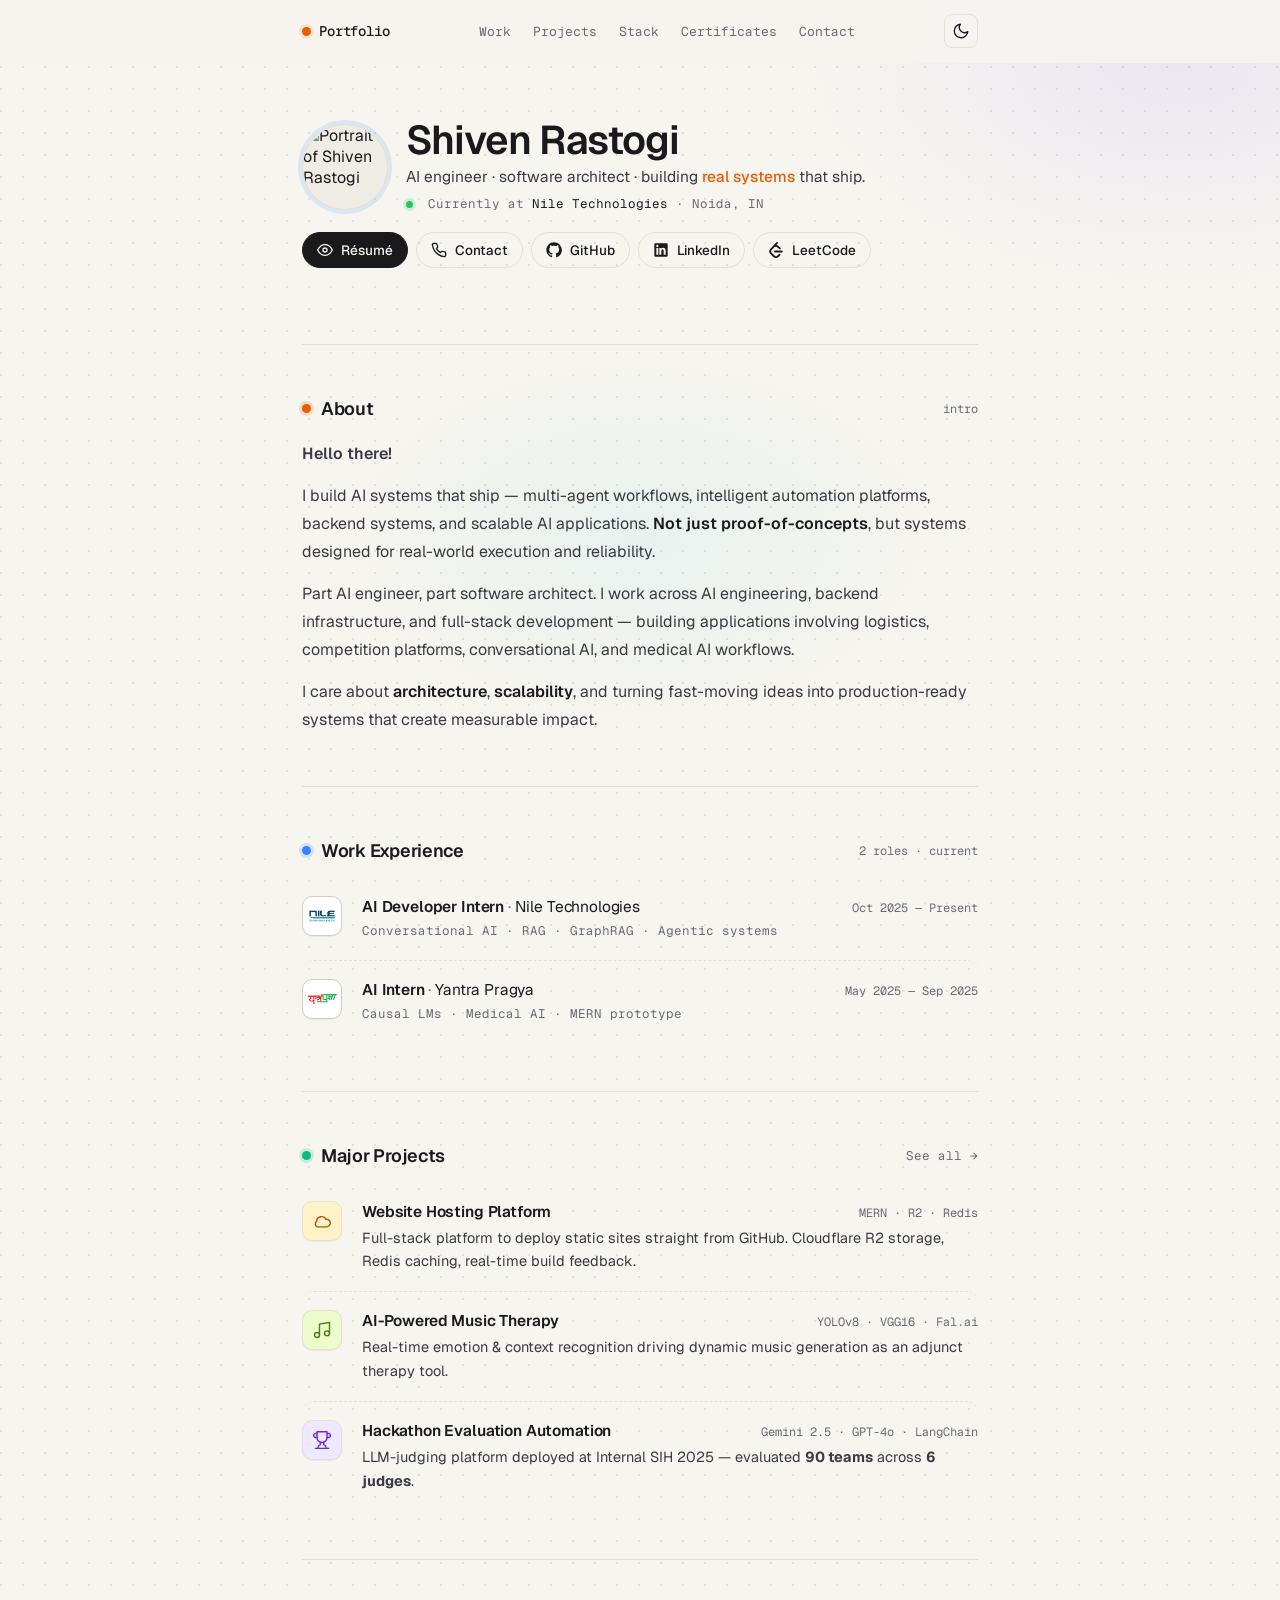
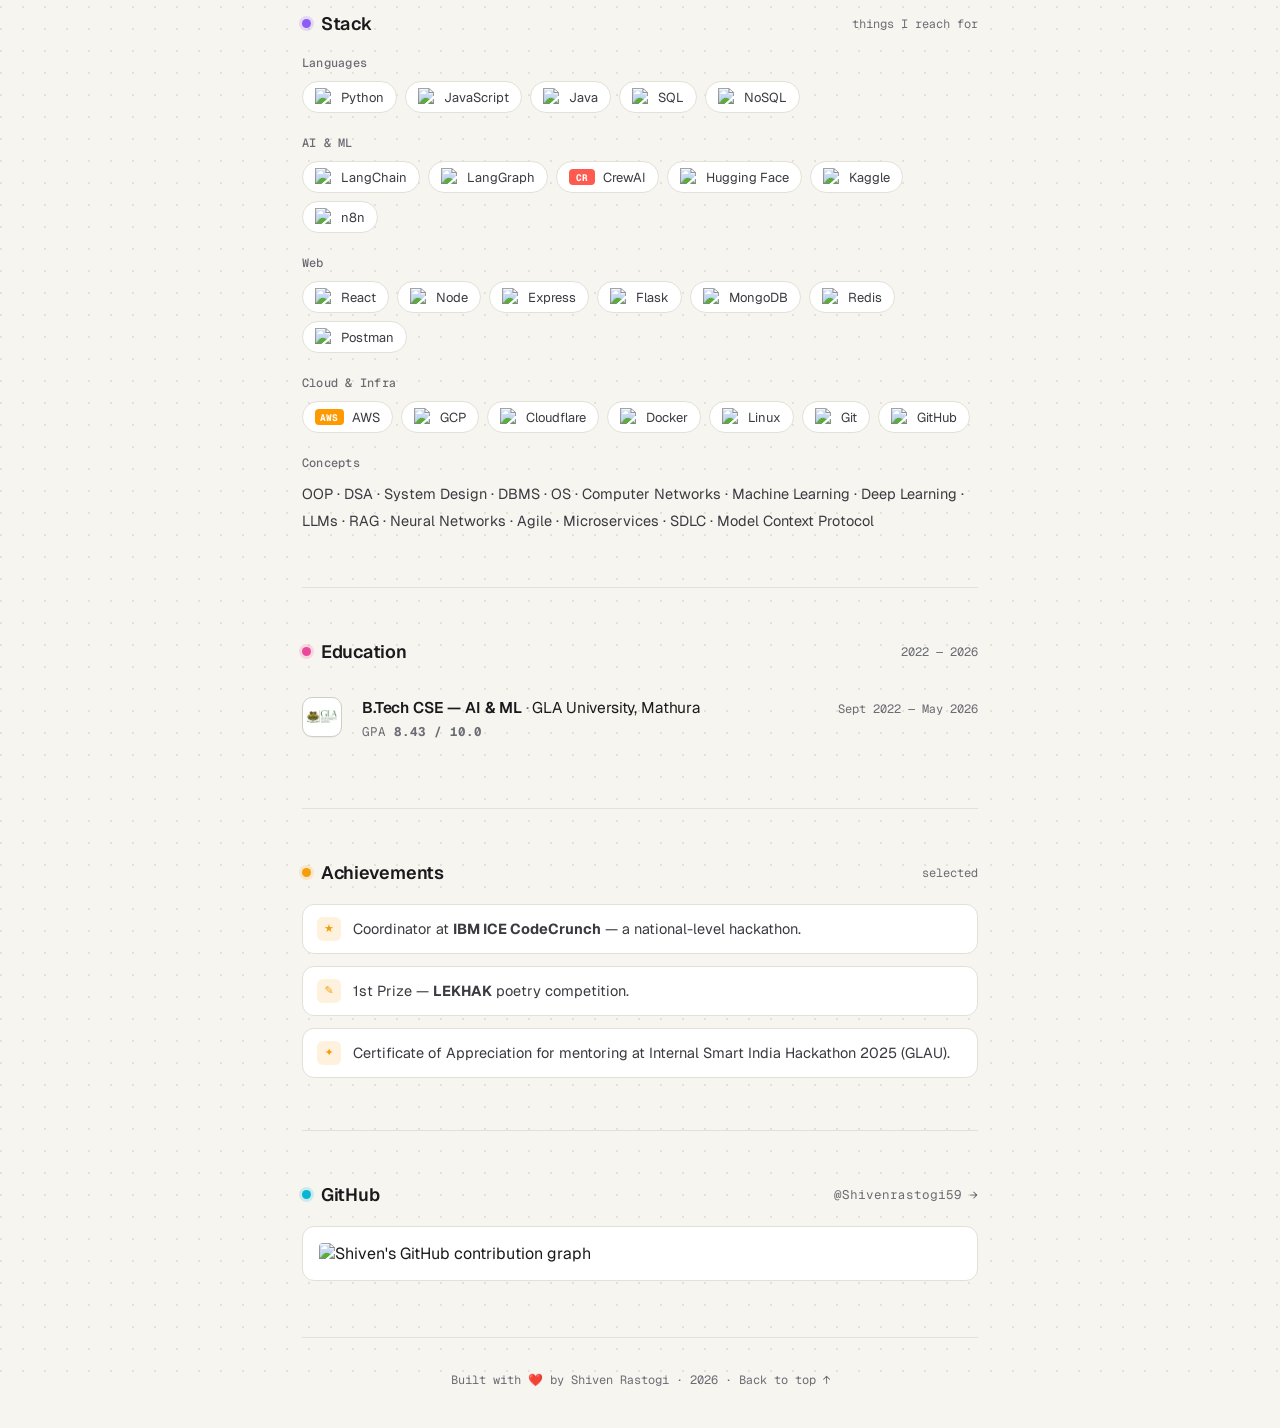
==== commit fa993fe0: "Update|Enhanced UX" ====
--- a/index.html
+++ b/index.html
@@ -6,7 +6,7 @@
   <title>Shiven Rastogi</title>
   <meta name="description" content="Shiven Rastogi — AI engineer and software architect building multi-agent workflows, RAG systems, and production-grade AI applications." />
   <meta name="author" content="Shiven Rastogi" />
-  <meta name="theme-color" content="#0c0c0e" />
+  <meta name="theme-color" content="#0a1124" />
 
   <meta property="og:title" content="Shiven Rastogi" />
   <meta property="og:description" content="AI engineer and software architect building production-grade AI systems." />
@@ -17,10 +17,12 @@
 
   <style>
     html { background-color: #f7f5f0; color-scheme: light; }
-    html[data-theme="dark"] { background-color: #0c0c0e; color-scheme: dark; }
-    body { visibility: hidden; }
-    html.ready body { visibility: visible; }
+    html[data-theme="dark"] { background-color: #0a1124; color-scheme: dark; }
   </style>
+
+  <link rel="prefetch" href="projects.html" />
+  <link rel="prefetch" href="certifications.html" />
+  <link rel="prefetch" href="contact.html" />
   <script>
     (function () {
       try {
@@ -44,7 +46,7 @@
     <div class="wrap topbar-inner">
       <a class="brand" href="index.html" aria-label="Home">
         <span class="brand-dot" aria-hidden="true"></span>
-        <span>shiven</span>
+        <span>Portfolio</span>
       </a>
       <nav id="topnav" class="topnav" aria-label="Primary">
         <a href="#work" data-nav="work">Work</a>
@@ -100,6 +102,10 @@
           <svg viewBox="0 0 24 24" width="16" height="16" aria-hidden="true" fill="currentColor"><path d="M20.5 2h-17A1.5 1.5 0 002 3.5v17A1.5 1.5 0 003.5 22h17a1.5 1.5 0 001.5-1.5v-17A1.5 1.5 0 0020.5 2zM8 19H5V9h3v10zM6.5 7.7a1.7 1.7 0 110-3.4 1.7 1.7 0 010 3.4zM19 19h-3v-5.5c0-1.3-.5-2.2-1.7-2.2-1 0-1.5.7-1.7 1.4-.1.2-.1.6-.1.9V19h-3V9h3v1.4c.4-.6 1.1-1.6 2.9-1.6 2.1 0 3.6 1.4 3.6 4.3V19z"/></svg>
           <span class="btn-label">LinkedIn</span>
         </a></li>
+        <li><a class="btn ghost btn-icon" href="https://leetcode.com/u/Shiven_Rastogi/" target="_blank" rel="noopener" aria-label="LeetCode">
+          <svg viewBox="0 0 24 24" width="16" height="16" aria-hidden="true" fill="currentColor"><path d="M13.483 0a1.374 1.374 0 0 0-.961.438L7.116 6.226l-3.854 4.126a5.266 5.266 0 0 0-1.209 2.104 5.35 5.35 0 0 0-.125.513 5.527 5.527 0 0 0 .062 2.362 5.83 5.83 0 0 0 .349 1.017 5.938 5.938 0 0 0 1.271 1.818l4.277 4.193.039.038c2.248 2.165 5.852 2.133 8.063-.074l2.396-2.392c.54-.54.54-1.414.003-1.955a1.378 1.378 0 0 0-1.951-.003l-2.396 2.392a3.021 3.021 0 0 1-4.205.038l-.02-.019-4.276-4.193c-.652-.64-.972-1.469-.948-2.263a2.68 2.68 0 0 1 .066-.523 2.545 2.545 0 0 1 .619-1.164L9.13 8.114c1.058-1.134 3.204-1.27 4.43-.278l3.501 2.831c.593.48 1.461.387 1.94-.207a1.384 1.384 0 0 0-.207-1.943l-3.5-2.831c-.8-.647-1.766-1.045-2.774-1.202l2.015-2.158A1.384 1.384 0 0 0 13.483 0zm-2.866 12.815a1.38 1.38 0 0 0-1.38 1.382 1.38 1.38 0 0 0 1.38 1.382H20.79a1.38 1.38 0 0 0 1.38-1.382 1.38 1.38 0 0 0-1.38-1.382z"/></svg>
+          <span class="btn-label">LeetCode</span>
+        </a></li>
       </ul>
     </section>
 
@@ -129,7 +135,7 @@
       </header>
 
       <article class="entry">
-        <span class="mark m-nile" aria-hidden="true"><span class="mark-letter">N</span></span>
+        <span class="mark has-img" aria-hidden="true"><img src="organization-logos/nile-logo.png" alt="" loading="lazy"/></span>
         <div class="entry-body">
           <div class="entry-head">
             <h3>AI Developer Intern <span class="at">· <a class="ilink" href="https://niletechnologies.com" target="_blank" rel="noopener">Nile Technologies</a></span></h3>
@@ -140,7 +146,7 @@
       </article>
 
       <article class="entry">
-        <span class="mark m-yantra" aria-hidden="true"><span class="mark-letter">Y</span></span>
+        <span class="mark has-img" aria-hidden="true"><img src="organization-logos/yantrapragya-logo.jpg" alt="" loading="lazy"/></span>
         <div class="entry-body">
           <div class="entry-head">
             <h3>AI Intern <span class="at">· <a class="ilink" href="https://yantrapragya.com" target="_blank" rel="noopener">Yantra Pragya</a></span></h3>
@@ -161,7 +167,7 @@
       </header>
 
       <article class="entry">
-        <span class="mark m-host" aria-hidden="true"><span class="mark-letter">H</span></span>
+        <span class="mark m-host" aria-hidden="true"><svg viewBox="0 0 24 24" fill="none" stroke="currentColor" stroke-width="1.7" stroke-linecap="round" stroke-linejoin="round"><path d="M17.5 19a4.5 4.5 0 1 0-.7-8.95 6 6 0 0 0-11.32 2.42A4 4 0 0 0 6 19h11.5z"/></svg></span>
         <div class="entry-body">
           <div class="entry-head">
             <h3>Website Hosting Platform</h3>
@@ -172,7 +178,7 @@
       </article>
 
       <article class="entry">
-        <span class="mark m-music" aria-hidden="true"><span class="mark-letter">M</span></span>
+        <span class="mark m-music" aria-hidden="true"><svg viewBox="0 0 24 24" fill="none" stroke="currentColor" stroke-width="1.7" stroke-linecap="round" stroke-linejoin="round"><path d="M9 18V5l12-2v13"/><circle cx="6" cy="18" r="3"/><circle cx="18" cy="16" r="3"/></svg></span>
         <div class="entry-body">
           <div class="entry-head">
             <h3>AI-Powered Music Therapy</h3>
@@ -183,7 +189,7 @@
       </article>
 
       <article class="entry">
-        <span class="mark m-hack" aria-hidden="true"><span class="mark-letter">E</span></span>
+        <span class="mark m-hack" aria-hidden="true"><svg viewBox="0 0 24 24" fill="none" stroke="currentColor" stroke-width="1.7" stroke-linecap="round" stroke-linejoin="round"><path d="M6 9H4.5a2.5 2.5 0 1 1 0-5H6"/><path d="M18 9h1.5a2.5 2.5 0 0 0 0-5H18"/><path d="M4 22h16"/><path d="M10 14.66V17c0 .55-.47.98-.97 1.21C7.85 18.75 7 20.24 7 22"/><path d="M14 14.66V17c0 .55.47.98.97 1.21C16.15 18.75 17 20.24 17 22"/><path d="M18 2H6v7a6 6 0 0 0 12 0V2Z"/></svg></span>
         <div class="entry-body">
           <div class="entry-head">
             <h3>Hackathon Evaluation Automation</h3>
@@ -270,7 +276,7 @@
       </header>
 
       <article class="entry">
-        <span class="mark m-gla" aria-hidden="true"><span class="mark-letter">G</span></span>
+        <span class="mark has-img" aria-hidden="true"><img src="organization-logos/gla-logo.webp" alt="" loading="lazy"/></span>
         <div class="entry-body">
           <div class="entry-head">
             <h3>B.Tech CSE — AI &amp; ML <span class="at">· <a class="ilink" href="https://www.gla.ac.in" target="_blank" rel="noopener">GLA University, Mathura</a></span></h3>
@@ -316,12 +322,12 @@
       </header>
 
       <a class="gh-chart" href="https://github.com/Shivenrastogi59" target="_blank" rel="noopener" aria-label="GitHub profile">
-        <img src="https://ghchart.rshah.org/e85d04/Shivenrastogi59" alt="Shiven's GitHub contribution graph" loading="lazy"/>
+        <img src="https://ghchart.rshah.org/26a641/Shivenrastogi59" alt="Shiven's GitHub contribution graph" loading="lazy"/>
       </a>
     </section>
 
     <footer class="footer">
-      <p>Built by hand · <span id="year"></span> · <a href="#top">Back to top ↑</a></p>
+      <p>Built with ❤️ by Shiven Rastogi · <span id="year"></span> · <a href="#top">Back to top ↑</a></p>
     </footer>
   </main>
 
--- a/styles.css
+++ b/styles.css
@@ -40,16 +40,16 @@
 }
 
 html[data-theme="dark"] {
-  --bg:           #0c0c0e;
-  --bg-soft:      #15151a;
-  --fg:           #f4f4f5;
-  --fg-soft:      #d4d4d8;
-  --muted:        #8b8b93;
-  --rule:         #232327;
-  --card:         #16161b;
-  --accent:       #ff7a2a;
-  --accent-soft:  rgba(255, 122, 42, 0.14);
-  --selection:    rgba(255, 122, 42, 0.28);
+  --bg:           #0a1124;       /* deep navy */
+  --bg-soft:      #131c38;       /* elevated navy */
+  --fg:           #e8ecf6;
+  --fg-soft:      #c8d2e6;
+  --muted:        #8a96b0;
+  --rule:         #1f2a48;
+  --card:         #131c38;
+  --accent:       #ff8a3d;
+  --accent-soft:  rgba(255, 138, 61, 0.14);
+  --selection:    rgba(255, 138, 61, 0.28);
 }
 
 * { box-sizing: border-box; }
@@ -69,20 +69,23 @@
 /* textured background: soft dotted grid + colored radial blobs in hero area */
 body {
   background-image:
-    radial-gradient(ellipse 700px 420px at 12% -6%, color-mix(in srgb, var(--c-about) 11%, transparent), transparent 60%),
-    radial-gradient(ellipse 600px 380px at 92% 4%, color-mix(in srgb, var(--c-stack) 9%, transparent), transparent 60%),
+    radial-gradient(ellipse 700px 420px at 10% -6%, color-mix(in srgb, var(--c-work) 11%, transparent), transparent 60%),
+    radial-gradient(ellipse 620px 380px at 92% 2%, color-mix(in srgb, var(--c-stack) 10%, transparent), transparent 60%),
+    radial-gradient(ellipse 520px 320px at 50% 18%, color-mix(in srgb, var(--c-gh) 6%, transparent), transparent 60%),
     radial-gradient(circle at 1px 1px, var(--rule) 1px, transparent 1px);
-  background-size: auto, auto, 22px 22px;
-  background-attachment: fixed, fixed, fixed;
-  background-position: top left, top right, 0 0;
+  background-size: auto, auto, auto, 22px 22px;
+  background-position: top left, top right, top center, 0 0;
+  background-repeat: no-repeat, no-repeat, no-repeat, repeat;
 }
 html[data-theme="dark"] body {
   background-image:
-    radial-gradient(ellipse 720px 420px at 10% -8%, color-mix(in srgb, var(--c-about) 14%, transparent), transparent 60%),
-    radial-gradient(ellipse 640px 380px at 95% 6%, color-mix(in srgb, var(--c-stack) 12%, transparent), transparent 60%),
-    radial-gradient(circle at 1px 1px, rgba(255,255,255,0.04) 1px, transparent 1px);
-  background-size: auto, auto, 22px 22px;
-  background-attachment: fixed, fixed, fixed;
+    radial-gradient(ellipse 760px 440px at 8% -8%, color-mix(in srgb, var(--c-work) 26%, transparent), transparent 60%),
+    radial-gradient(ellipse 680px 400px at 96% 4%, color-mix(in srgb, var(--c-stack) 22%, transparent), transparent 60%),
+    radial-gradient(ellipse 540px 340px at 50% 22%, color-mix(in srgb, var(--c-gh) 14%, transparent), transparent 60%),
+    radial-gradient(circle at 1px 1px, rgba(255,255,255,0.045) 1px, transparent 1px);
+  background-size: auto, auto, auto, 22px 22px;
+  background-position: top left, top right, top center, 0 0;
+  background-repeat: no-repeat, no-repeat, no-repeat, repeat;
 }
 
 ::selection { background: var(--selection); color: var(--fg); }
@@ -222,7 +225,10 @@
   background: var(--bg-soft);
   object-fit: cover;
   transition: transform var(--t);
-  box-shadow: 0 0 0 4px color-mix(in srgb, var(--accent) 8%, transparent);
+  box-shadow: 0 0 0 4px color-mix(in srgb, var(--c-work) 14%, transparent);
+}
+html[data-theme="dark"] .avatar {
+  box-shadow: 0 0 0 4px color-mix(in srgb, var(--c-work) 22%, transparent);
 }
 .avatar:hover { transform: rotate(-3deg) scale(1.02); }
 .hero-meta h1 {
@@ -405,11 +411,26 @@
   overflow: hidden;
   box-shadow: var(--shadow-sm);
 }
+.mark.has-img {
+  background: #ffffff;
+  padding: 4px;
+  border-color: color-mix(in srgb, #000 8%, var(--rule));
+}
 .mark.has-img img {
   width: 100%; height: 100%;
-  object-fit: cover;
+  object-fit: contain;
+  display: block;
+}
+html[data-theme="dark"] .mark.has-img {
+  background: #f6f7fb;
+  border-color: rgba(255,255,255,0.08);
 }
 .mark .mark-letter { z-index: 1; }
+.mark > svg {
+  width: 20px; height: 20px;
+  color: var(--mark-fg, var(--accent));
+  z-index: 1;
+}
 .m-nile     { --mark-bg: #1e3a8a;       --mark-fg: #ffffff; }
 .m-yantra   { --mark-bg: #5b21b6;       --mark-fg: #ffffff; }
 .m-gla      { --mark-bg: #be123c;       --mark-fg: #ffffff; }
@@ -468,16 +489,9 @@
 .ilink {
   color: var(--fg);
   text-decoration: none;
-  background-image: linear-gradient(var(--accent), var(--accent));
-  background-position: 0 100%;
-  background-repeat: no-repeat;
-  background-size: 100% 1px;
-  transition: background-size var(--t), color var(--t);
-}
-.ilink:hover {
-  color: var(--accent);
-  background-size: 100% 2px;
-}
+  transition: color var(--t);
+}
+.ilink:hover { color: var(--accent); }
 .ilink.ext {
   background: none;
   color: var(--muted);
@@ -604,9 +618,14 @@
 .gh-chart img {
   width: 100%;
   height: auto;
+  border-radius: 4px;
+}
+html[data-theme="dark"] .gh-chart {
+  background: #0d1117;
+  border-color: #1f2a48;
 }
 html[data-theme="dark"] .gh-chart img {
-  filter: invert(0.92) hue-rotate(180deg) brightness(0.95);
+  filter: invert(0.86) hue-rotate(180deg) saturate(1.25);
 }
 
 /* =========================================================
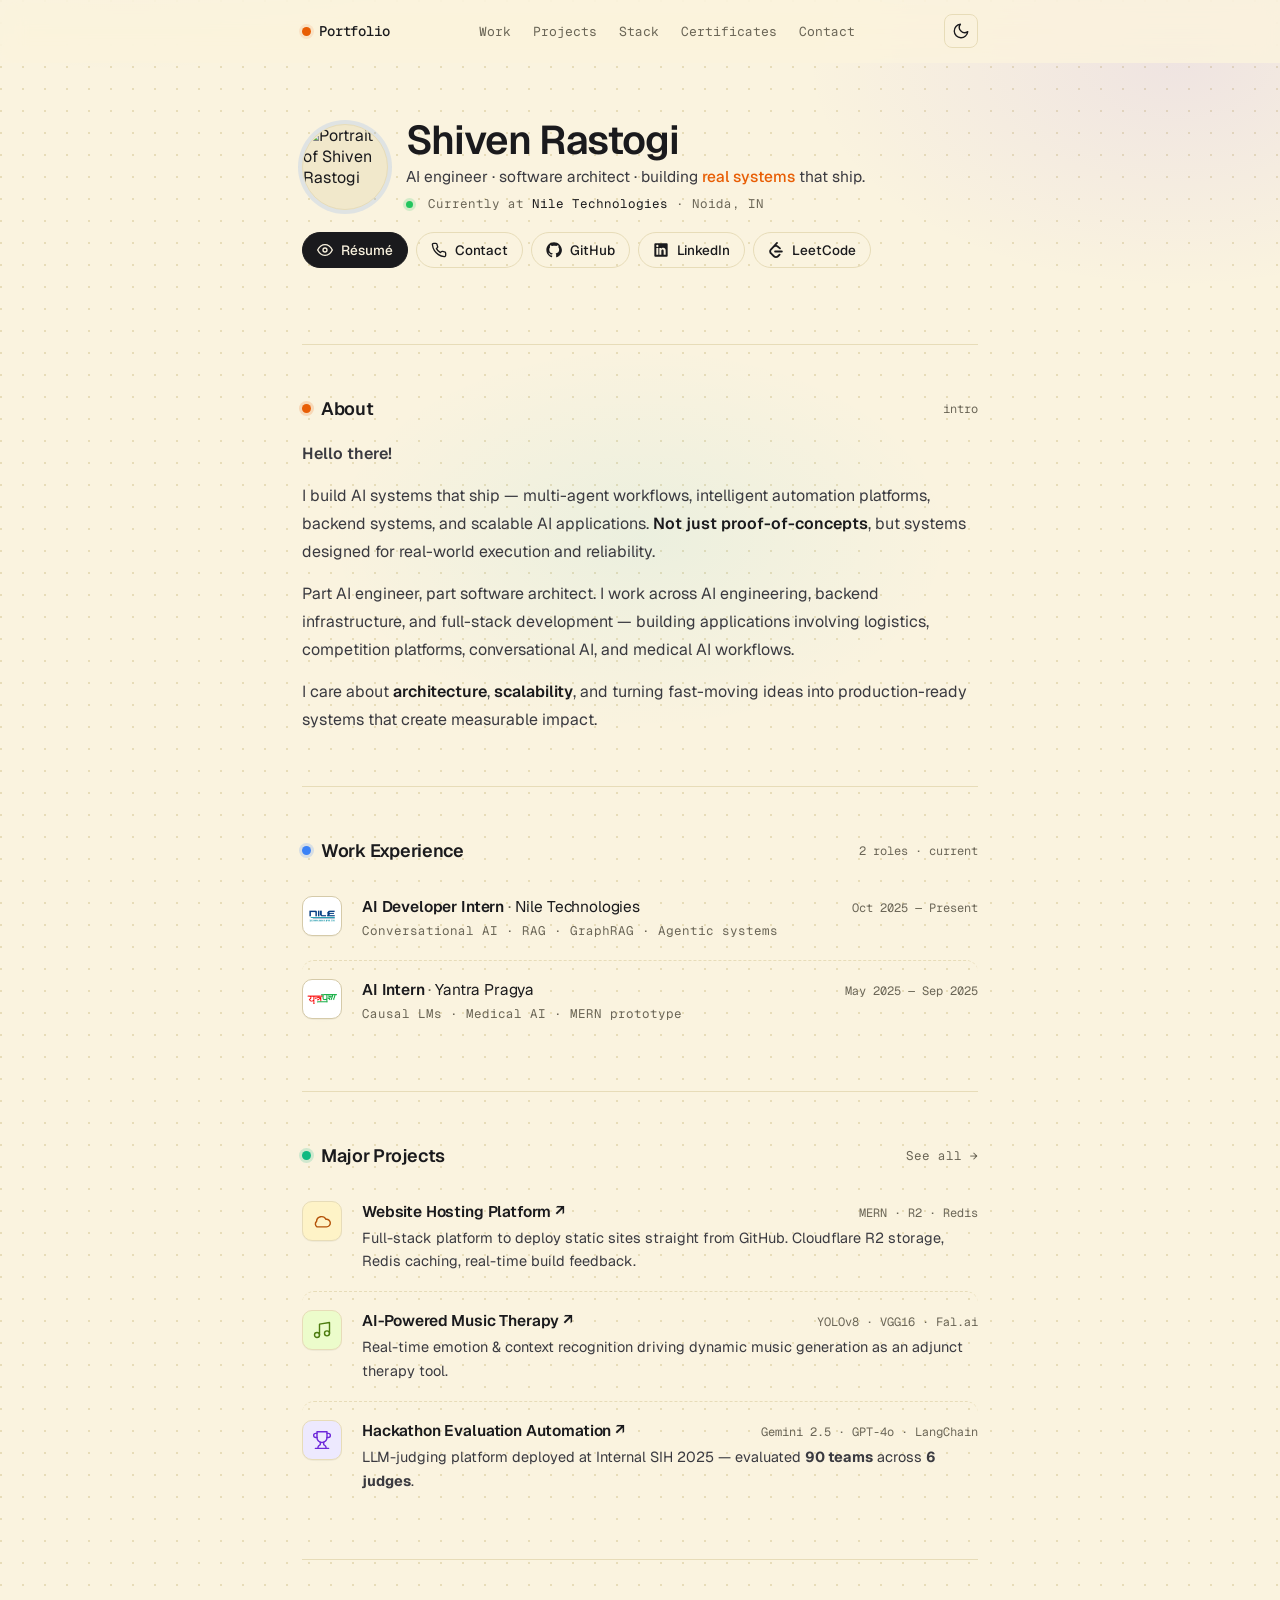
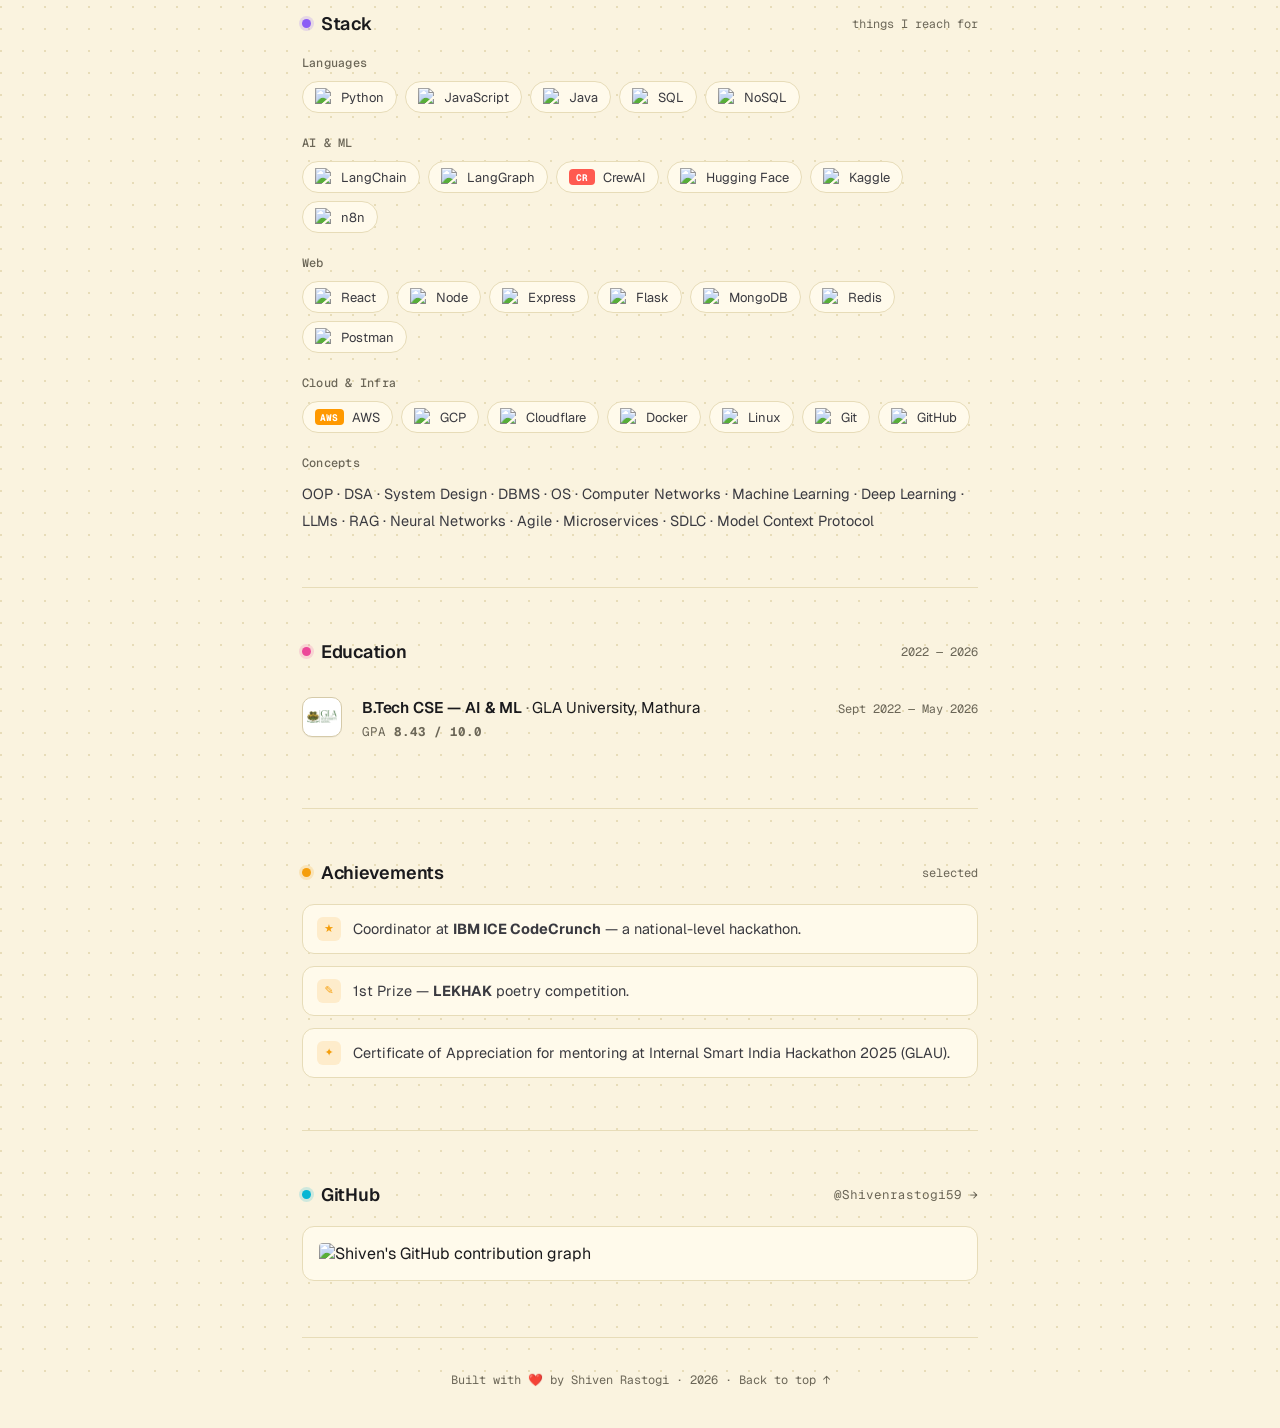
==== commit 6c358783: "Update|Finalised the site, ready to host" ====
--- a/index.html
+++ b/index.html
@@ -13,10 +13,11 @@
   <meta property="og:type" content="website" />
   <meta property="og:image" content="https://github.com/Shivenrastogi59.png" />
 
-  <link rel="icon" href="data:image/svg+xml,%3Csvg xmlns='http://www.w3.org/2000/svg' viewBox='0 0 64 64'%3E%3Crect width='64' height='64' rx='14' fill='%23e85d04'/%3E%3Ctext x='32' y='43' text-anchor='middle' font-family='-apple-system,Segoe UI,sans-serif' font-size='36' font-weight='700' fill='white'%3ES%3C/text%3E%3C/svg%3E" />
+  <link rel="icon" type="image/png" href="https://github.com/Shivenrastogi59.png" />
+  <link rel="apple-touch-icon" href="https://github.com/Shivenrastogi59.png" />
 
   <style>
-    html { background-color: #f7f5f0; color-scheme: light; }
+    html { background-color: #faf3df; color-scheme: light; }
     html[data-theme="dark"] { background-color: #0a1124; color-scheme: dark; }
   </style>
 
@@ -98,7 +99,7 @@
           <svg viewBox="0 0 24 24" width="16" height="16" aria-hidden="true" fill="currentColor"><path d="M12 .5C5.7.5.5 5.7.5 12c0 5.1 3.3 9.4 7.9 10.9.6.1.8-.3.8-.6v-2.2c-3.2.7-3.9-1.4-3.9-1.4-.5-1.3-1.3-1.7-1.3-1.7-1.1-.7.1-.7.1-.7 1.2.1 1.8 1.2 1.8 1.2 1 1.8 2.8 1.3 3.5 1 .1-.8.4-1.3.8-1.6-2.6-.3-5.3-1.3-5.3-5.7 0-1.3.4-2.3 1.2-3.2-.1-.3-.5-1.5.1-3.2 0 0 1-.3 3.2 1.2.9-.3 1.9-.4 2.9-.4s2 .1 2.9.4c2.2-1.5 3.2-1.2 3.2-1.2.6 1.7.2 2.9.1 3.2.7.9 1.2 1.9 1.2 3.2 0 4.4-2.7 5.4-5.3 5.7.4.4.8 1.1.8 2.2v3.3c0 .3.2.7.8.6 4.6-1.5 7.9-5.8 7.9-10.9C23.5 5.7 18.3.5 12 .5z"/></svg>
           <span class="btn-label">GitHub</span>
         </a></li>
-        <li><a class="btn ghost btn-icon" href="https://www.linkedin.com/in/shiven-rastogi" target="_blank" rel="noopener" aria-label="LinkedIn">
+        <li><a class="btn ghost btn-icon" href="https://www.linkedin.com/in/shiven-rastogi-2b7928265/" target="_blank" rel="noopener" aria-label="LinkedIn">
           <svg viewBox="0 0 24 24" width="16" height="16" aria-hidden="true" fill="currentColor"><path d="M20.5 2h-17A1.5 1.5 0 002 3.5v17A1.5 1.5 0 003.5 22h17a1.5 1.5 0 001.5-1.5v-17A1.5 1.5 0 0020.5 2zM8 19H5V9h3v10zM6.5 7.7a1.7 1.7 0 110-3.4 1.7 1.7 0 010 3.4zM19 19h-3v-5.5c0-1.3-.5-2.2-1.7-2.2-1 0-1.5.7-1.7 1.4-.1.2-.1.6-.1.9V19h-3V9h3v1.4c.4-.6 1.1-1.6 2.9-1.6 2.1 0 3.6 1.4 3.6 4.3V19z"/></svg>
           <span class="btn-label">LinkedIn</span>
         </a></li>
@@ -170,7 +171,7 @@
         <span class="mark m-host" aria-hidden="true"><svg viewBox="0 0 24 24" fill="none" stroke="currentColor" stroke-width="1.7" stroke-linecap="round" stroke-linejoin="round"><path d="M17.5 19a4.5 4.5 0 1 0-.7-8.95 6 6 0 0 0-11.32 2.42A4 4 0 0 0 6 19h11.5z"/></svg></span>
         <div class="entry-body">
           <div class="entry-head">
-            <h3>Website Hosting Platform</h3>
+            <h3><a class="ilink" href="https://github.com/Shivenrastogi59/WebHost" target="_blank" rel="noopener">Website Hosting Platform ↗</a></h3>
             <span class="when">MERN · R2 · Redis</span>
           </div>
           <p>Full-stack platform to deploy static sites straight from GitHub. Cloudflare R2 storage, Redis caching, real-time build feedback.</p>
@@ -181,7 +182,7 @@
         <span class="mark m-music" aria-hidden="true"><svg viewBox="0 0 24 24" fill="none" stroke="currentColor" stroke-width="1.7" stroke-linecap="round" stroke-linejoin="round"><path d="M9 18V5l12-2v13"/><circle cx="6" cy="18" r="3"/><circle cx="18" cy="16" r="3"/></svg></span>
         <div class="entry-body">
           <div class="entry-head">
-            <h3>AI-Powered Music Therapy</h3>
+            <h3><a class="ilink" href="https://github.com/Shivenrastogi59/Melos_Mentis" target="_blank" rel="noopener">AI-Powered Music Therapy ↗</a></h3>
             <span class="when">YOLOv8 · VGG16 · Fal.ai</span>
           </div>
           <p>Real-time emotion &amp; context recognition driving dynamic music generation as an adjunct therapy tool.</p>
@@ -192,7 +193,7 @@
         <span class="mark m-hack" aria-hidden="true"><svg viewBox="0 0 24 24" fill="none" stroke="currentColor" stroke-width="1.7" stroke-linecap="round" stroke-linejoin="round"><path d="M6 9H4.5a2.5 2.5 0 1 1 0-5H6"/><path d="M18 9h1.5a2.5 2.5 0 0 0 0-5H18"/><path d="M4 22h16"/><path d="M10 14.66V17c0 .55-.47.98-.97 1.21C7.85 18.75 7 20.24 7 22"/><path d="M14 14.66V17c0 .55.47.98.97 1.21C16.15 18.75 17 20.24 17 22"/><path d="M18 2H6v7a6 6 0 0 0 12 0V2Z"/></svg></span>
         <div class="entry-body">
           <div class="entry-head">
-            <h3>Hackathon Evaluation Automation</h3>
+            <h3><a class="ilink" href="https://github.com/Shivenrastogi59/hackathon-evaluation" target="_blank" rel="noopener">Hackathon Evaluation Automation ↗</a></h3>
             <span class="when">Gemini 2.5 · GPT-4o · LangChain</span>
           </div>
           <p>LLM-judging platform deployed at Internal SIH 2025 — evaluated <b>90 teams</b> across <b>6 judges</b>.</p>
--- a/styles.css
+++ b/styles.css
@@ -4,14 +4,14 @@
    ========================================================= */
 
 :root {
-  /* light theme */
-  --bg:           #f7f5f0;
-  --bg-soft:      #efece4;
+  /* light theme — warm cream */
+  --bg:           #faf3df;          /* cream */
+  --bg-soft:      #f1e8cb;          /* warmer cream for elevated bands */
   --fg:           #1a1a1d;
   --fg-soft:      #3a3a40;
-  --muted:        #6b6b73;
-  --rule:         #e3e0d7;
-  --card:         #ffffff;
+  --muted:        #6b6657;          /* slightly warmer muted */
+  --rule:         #e7dcb8;          /* soft beige rule */
+  --card:         #fffaeb;          /* off-cream for cards (slight elevation pop) */
   --accent:       #e85d04;          /* warm coral-orange */
   --accent-soft:  rgba(232, 93, 4, 0.10);
   --selection:    rgba(232, 93, 4, 0.22);
@@ -677,6 +677,13 @@
   color: var(--fg);
   word-break: break-word;
 }
+.contact-card .v.action {
+  font-size: 12px;
+  font-weight: 400;
+  color: var(--muted);
+  font-family: var(--font-mono);
+  letter-spacing: 0.01em;
+}
 .cc-email   { --card-color: #14b8a6; }
 .cc-phone   { --card-color: #f59e0b; }
 .cc-gh      { --card-color: #6366f1; }
@@ -866,8 +873,8 @@
    ========================================================= */
 .reveal {
   opacity: 0;
-  transform: translateY(10px);
-  transition: opacity 600ms ease, transform 600ms cubic-bezier(.2,.7,.2,1);
+  transform: translateY(6px);
+  transition: opacity 280ms ease, transform 280ms cubic-bezier(.2,.7,.2,1);
 }
 .reveal.in { opacity: 1; transform: translateY(0); }
 @media (prefers-reduced-motion: reduce) {
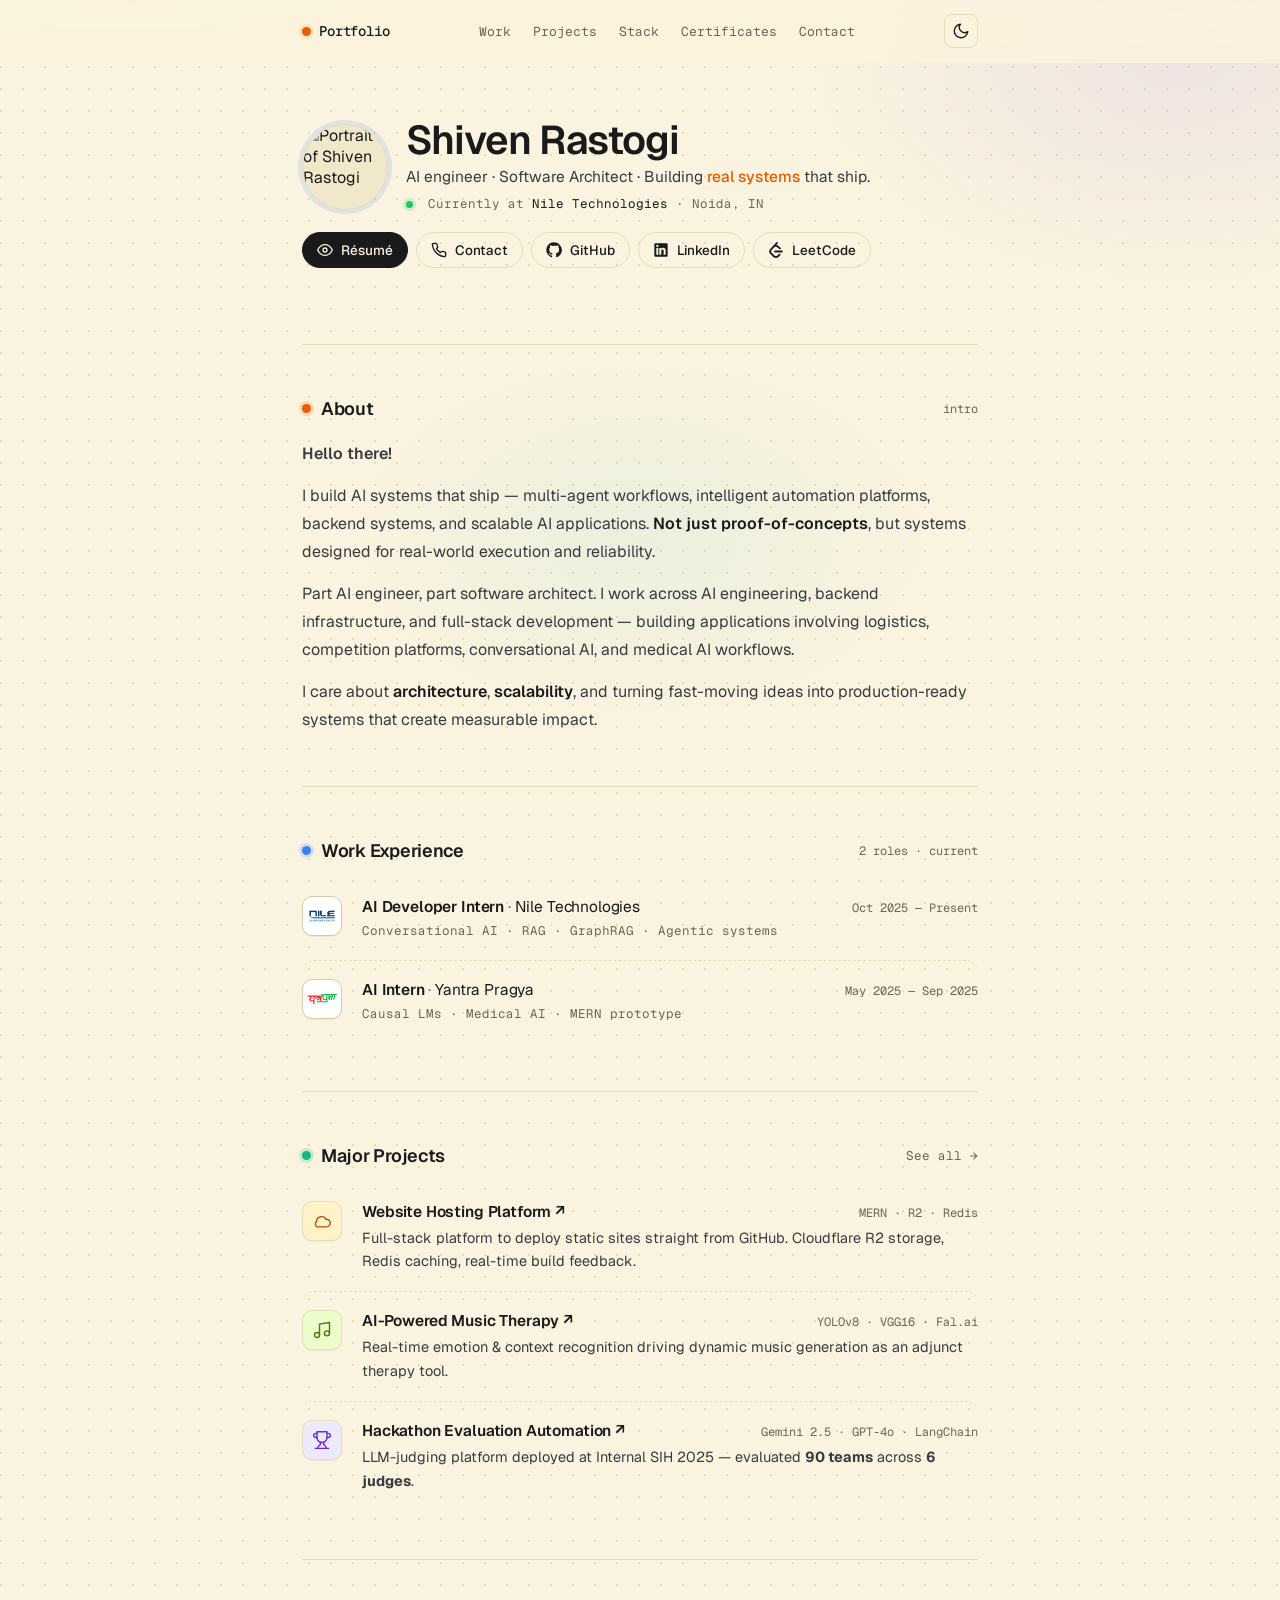
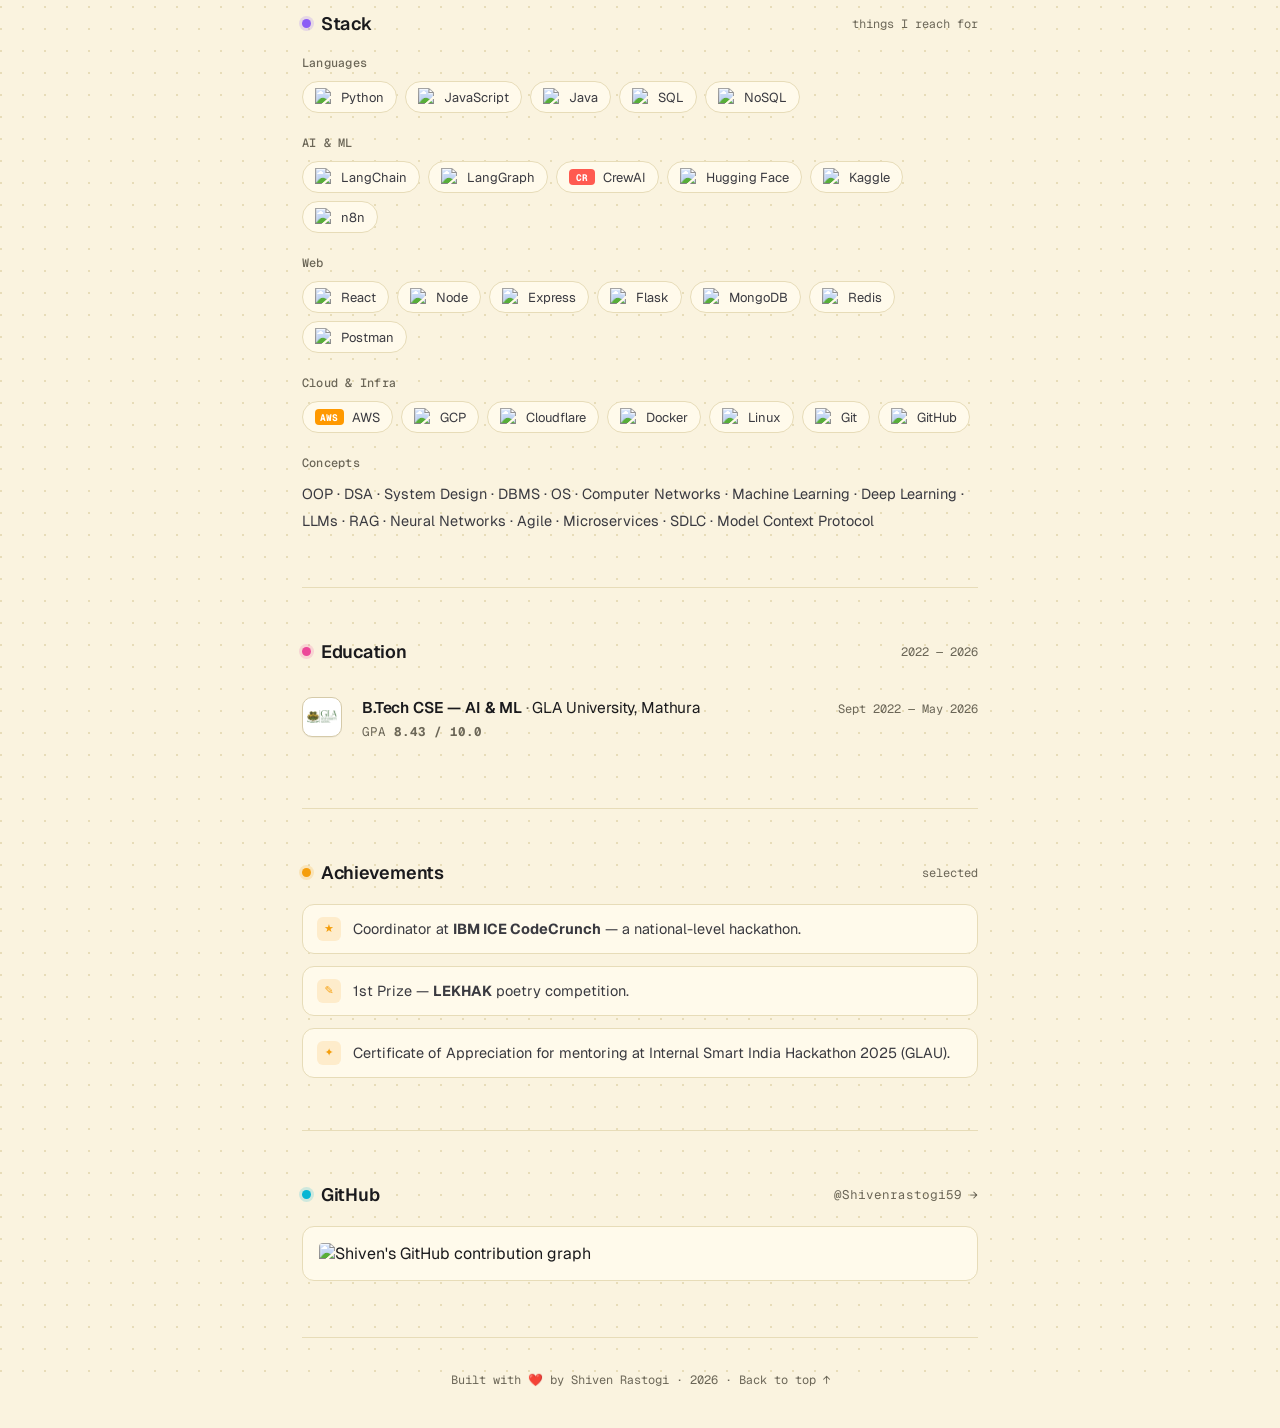
==== commit 1f598e9f: "Hotfix|Minor text tweeks" ====
--- a/index.html
+++ b/index.html
@@ -78,7 +78,7 @@
         <img class="avatar" src="https://github.com/Shivenrastogi59.png" alt="Portrait of Shiven Rastogi" width="86" height="86" loading="eager" />
         <div class="hero-meta">
           <h1>Shiven Rastogi</h1>
-          <p class="hero-tag">AI engineer · software architect · building <em>real systems</em> that ship.</p>
+          <p class="hero-tag">AI engineer · Software Architect · Building <em>real systems</em> that ship.</p>
           <p class="hero-loc">
             <span class="status-live" aria-hidden="true"></span>
             Currently at <a href="#work" class="ilink">Nile Technologies</a> · Noida, IN
